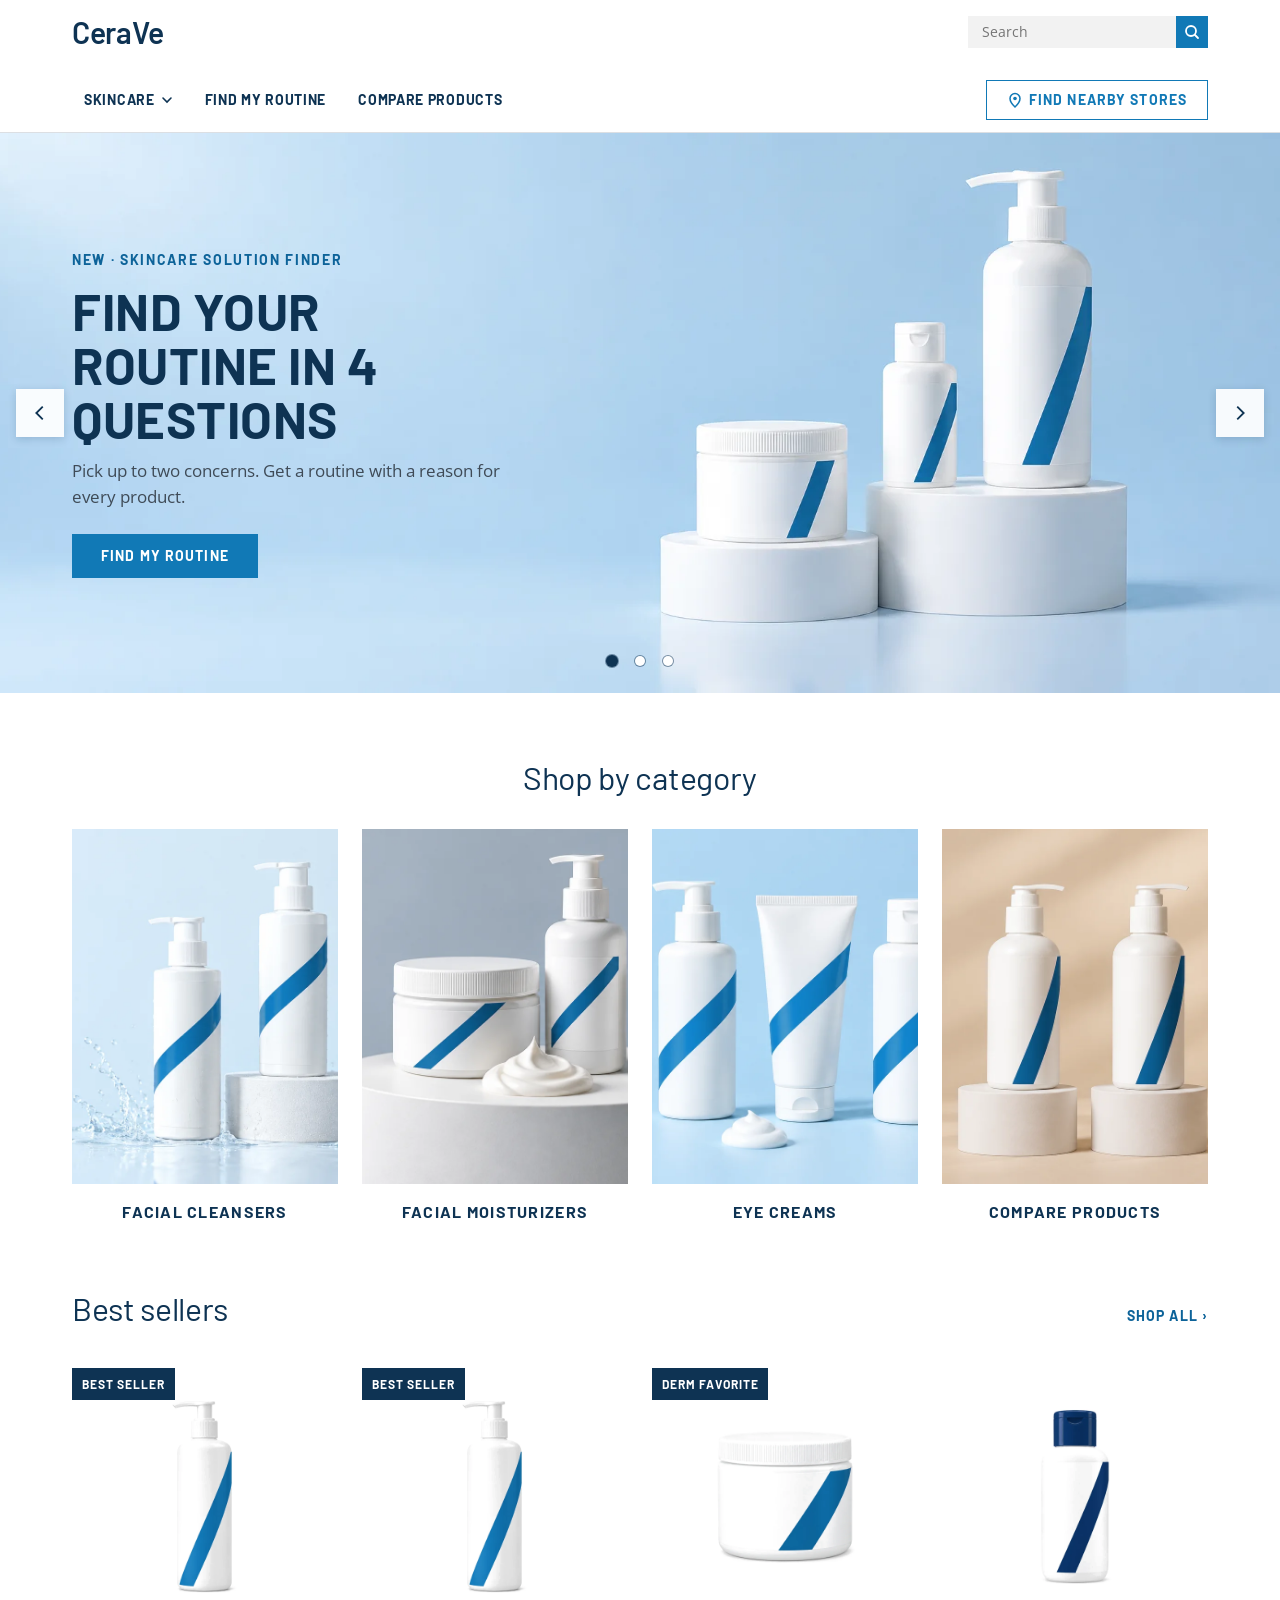
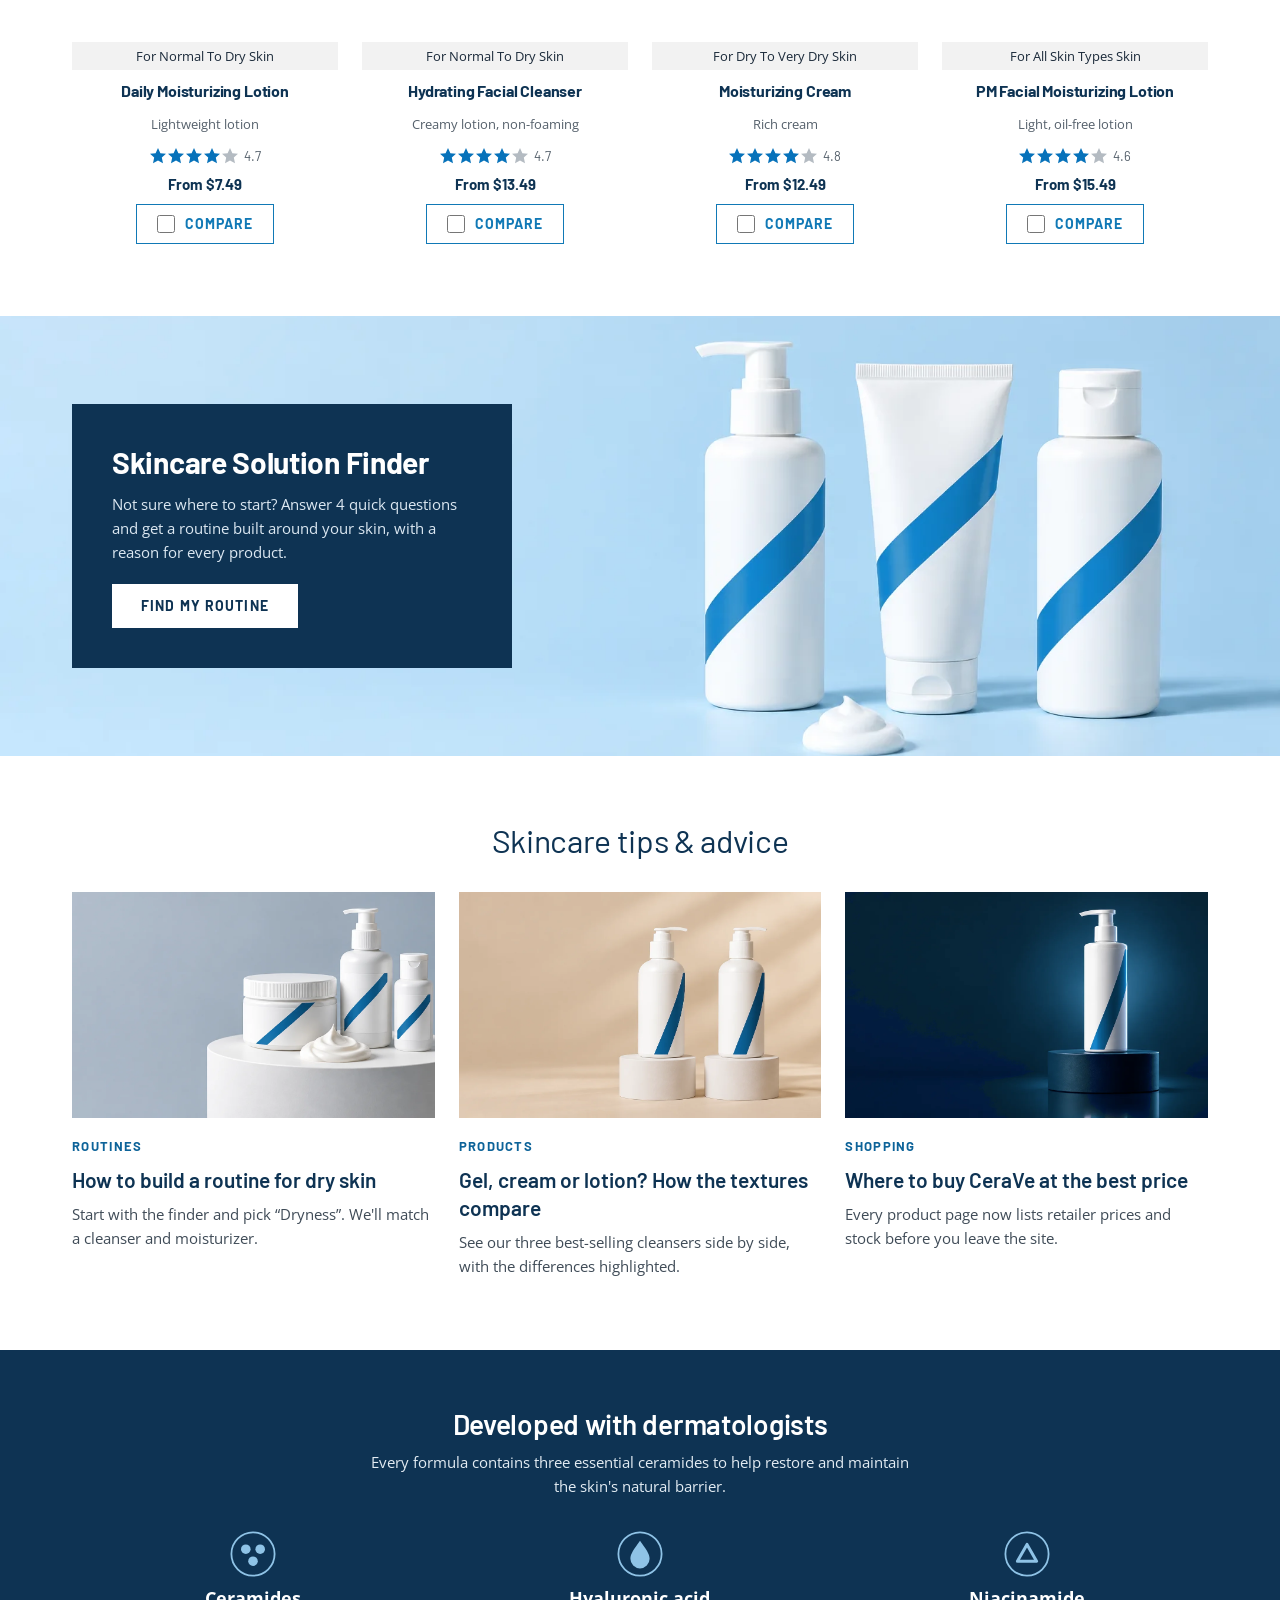
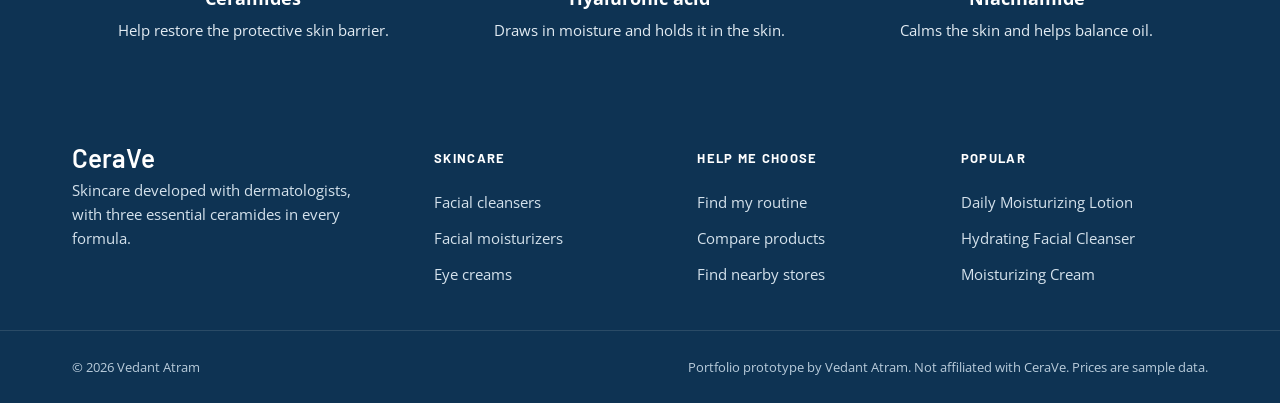
==== prototypes/cerave/index.html @ d882fcac "Launch portfolio site for atrams.cc Co-Authored-By: Claude Opus 5.5 <noreply@anthropic.com> Claude-S" ====
<!DOCTYPE html>
<html lang="en">
<head>
<meta charset="utf-8">
<meta name="viewport" content="width=device-width, initial-scale=1">
<title>CeraVe redesign concept</title>
<meta name="description" content="Unofficial redesign concept of CeraVe.com by Vedant Atram, based on a usability study. Not affiliated with CeraVe.">
<link rel="preconnect" href="https://fonts.googleapis.com">
<link rel="preconnect" href="https://fonts.gstatic.com" crossorigin>
<link href="https://fonts.googleapis.com/css2?family=Barlow:wght@300;400;500;600;700&family=Open+Sans:wght@400;600;700&display=swap" rel="stylesheet">
<style>
:root {
  --ink: #12233A; --soft: #44546A; --muted: #526075; --line: #E2E7EE; --field: #B9C3D0;
  --bg: #FFFFFF; --tint: #F4F7FA; --navy: #0B3B6E; --navy-ink: #FFFFFF; --sky: #E8F1FB; --ok: #1D6B45; --ok-bg: #E8F5EE; --warn: #8A4B00; --warn-bg: #FFF4E5;
  --focus: #1F6FEB; --r: 12px; --font: "DM Sans", system-ui, -apple-system, "Segoe UI", sans-serif;
}
* { box-sizing: border-box; }
html { scroll-behavior: smooth; }
body { margin: 0; font-family: var(--font); color: var(--ink); background: var(--bg); font-size: 16px; line-height: 24px; }
@media (prefers-reduced-motion: reduce) { html { scroll-behavior: auto; } *, *::before, *::after { transition: none !important; animation: none !important; } }
a { color: var(--navy); text-underline-offset: 3px; }
button, input, select { font: inherit; color: inherit; }
:focus-visible { outline: 3px solid var(--focus); outline-offset: 2px; border-radius: 6px; }
h1, h2, h3 { margin: 0; letter-spacing: -.01em; }
p { margin: 0; }
.vh { position: absolute; width: 1px; height: 1px; overflow: hidden; clip: rect(0 0 0 0); white-space: nowrap; }
.skip { position: absolute; left: 16px; top: -64px; z-index: 50; background: var(--navy); color: #fff; padding: 8px 16px; border-radius: 8px; }
.skip:focus { top: 8px; }
.wrap { max-width: 1184px; margin: 0 auto; padding: 0 24px; }
@media (max-width: 600px) { .wrap { padding: 0 16px; } }

/* Concept banner */
.concept { background: var(--ink); color: #E9EEF5; font-size: 13px; line-height: 20px; }
.concept .wrap { display: flex; justify-content: center; gap: 8px; padding-top: 8px; padding-bottom: 8px; text-align: center; flex-wrap: wrap; }
.concept a { color: #fff; }

/* Header */
header.site { border-bottom: 1px solid var(--line); background: #fff; position: relative; z-index: 20; }
.hbar { display: flex; align-items: center; gap: 24px; height: 72px; }
.brand { display: flex; align-items: baseline; gap: 8px; text-decoration: none; color: var(--navy); font-weight: 600; font-size: 22px; letter-spacing: -.02em; }
.brand small { font-size: 11px; font-weight: 500; color: var(--muted); letter-spacing: .04em; text-transform: uppercase; }
.mainnav { display: flex; align-items: center; gap: 4px; flex: 1; }
.mainnav > button, .mainnav > a { border: 0; background: none; padding: 8px 12px; border-radius: 8px; font-weight: 500; color: var(--ink); text-decoration: none; cursor: pointer; display: inline-flex; align-items: center; gap: 6px; }
.mainnav > button:hover, .mainnav > a:hover { background: var(--tint); }
.mainnav svg { width: 12px; height: 12px; transition: transform .2s; }
.mainnav [aria-expanded="true"] svg { transform: rotate(180deg); }
.hright { display: flex; align-items: center; gap: 8px; }
.search { display: flex; align-items: center; gap: 8px; border: 1px solid var(--field); border-radius: 999px; padding: 0 12px; height: 40px; width: 220px; }
.search input { border: 0; outline: 0; background: none; width: 100%; }
.search:focus-within { outline: 3px solid var(--focus); outline-offset: 2px; }
.stores { display: inline-flex; align-items: center; gap: 6px; height: 40px; padding: 0 14px; border-radius: 999px; border: 1px solid var(--line); text-decoration: none; color: var(--ink); font-weight: 500; white-space: nowrap; }
.mega { position: absolute; left: 0; right: 0; top: 100%; background: #fff; border-bottom: 1px solid var(--line); box-shadow: 0 24px 40px -24px rgba(18,35,58,.25); }
.mega .wrap { display: grid; grid-template-columns: repeat(3, minmax(0, 1fr)) minmax(0, 1.2fr); gap: 32px; padding-top: 24px; padding-bottom: 32px; }
.mega h2 { font-size: 13px; text-transform: uppercase; letter-spacing: .06em; color: var(--muted); font-weight: 600; margin-bottom: 8px; }
.mega ul { list-style: none; margin: 0; padding: 0; display: grid; gap: 2px; }
.mega a { display: block; padding: 6px 0; text-decoration: none; color: var(--ink); }
.mega a:hover { color: var(--navy); text-decoration: underline; }
.mega .promo { background: var(--sky); border-radius: var(--r); padding: 20px; display: grid; gap: 8px; align-content: start; }
.mega .promo b { font-size: 18px; }
.mega .promo p { color: var(--soft); font-size: 14px; }
.menu-t { display: none; }
@media (max-width: 960px) {
  .search { display: none; }
  .mega .wrap { grid-template-columns: 1fr 1fr; }
}
@media (max-width: 720px) {
  .hbar { gap: 12px; }
  .mainnav { display: none; } .mainnav.open { display: flex; position: absolute; top: 100%; left: 0; right: 0; flex-direction: column; align-items: stretch; background: #fff; border-bottom: 1px solid var(--line); padding: 8px 16px 16px; }
  .mainnav.open > button, .mainnav.open > a { justify-content: space-between; padding: 12px 8px; font-size: 18px; }
  .menu-t { display: grid; place-items: center; width: 44px; height: 44px; border: 1px solid var(--line); border-radius: 999px; background: #fff; cursor: pointer; margin-left: auto; }
  .stores span { display: none; } .stores { width: 44px; padding: 0; justify-content: center; }
  .mega { position: static; box-shadow: none; border: 0; }
  .mega .wrap { grid-template-columns: 1fr; gap: 16px; padding: 8px 0 16px; }
}

/* Generic */
main { min-height: 60vh; }
main:focus, main h1:focus { outline: none; }
.crumbs { font-size: 14px; color: var(--muted); padding: 16px 0; }
.crumbs ol { list-style: none; margin: 0; padding: 0; display: flex; gap: 8px; flex-wrap: wrap; }
.crumbs li + li::before { content: "/"; margin-right: 8px; color: var(--field); }
.crumbs a { color: var(--muted); }
.btn { display: inline-flex; align-items: center; justify-content: center; gap: 8px; min-height: 48px; padding: 0 24px; border-radius: 999px; border: 1px solid transparent; font-weight: 600; text-decoration: none; cursor: pointer; transition: background-color .2s, border-color .2s; }
.btn-p { background: var(--navy); color: var(--navy-ink); }
.btn-p:hover { background: #082E57; }
.btn-s { background: #fff; color: var(--ink); border-color: var(--field); }
.btn-s:hover { border-color: var(--ink); }
.btn-sm { min-height: 40px; padding: 0 16px; font-size: 14px; }
.tag { display: inline-flex; align-items: center; gap: 6px; font-size: 12px; line-height: 16px; font-weight: 600; padding: 4px 10px; border-radius: 999px; background: var(--tint); color: var(--soft); }
.tag.ok { background: var(--ok-bg); color: var(--ok); }
.tag.warn { background: var(--warn-bg); color: var(--warn); }
h1.pt { font-size: clamp(28px, 4vw, 40px); line-height: 1.15; font-weight: 600; }
.lede { color: var(--soft); font-size: 18px; line-height: 28px; max-width: 60ch; margin-top: 8px; }

/* Bottle art */
.art { display: grid; place-items: center; background: var(--tint); border-radius: var(--r); aspect-ratio: 1; overflow: hidden; }
.art svg { width: 56%; height: auto; }

/* Home */
.hero { padding: 48px 0 32px; display: grid; grid-template-columns: minmax(0, 1.2fr) minmax(0, 1fr); gap: 40px; align-items: center; }
.trio { display: grid; grid-template-columns: repeat(3, minmax(0, 1fr)); gap: 12px; align-items: end; }
.trio .art { aspect-ratio: 3/4; }
.trio .art:nth-child(2) { aspect-ratio: 3/5; }
.trio .art svg { width: 78%; }
.tiles { display: grid; grid-template-columns: repeat(3, minmax(0, 1fr)); gap: 16px; padding-bottom: 64px; }
.tile { border: 1px solid var(--line); border-radius: var(--r); padding: 24px; display: grid; gap: 8px; align-content: start; text-decoration: none; color: var(--ink); transition: border-color .2s; }
.tile:hover { border-color: var(--navy); }
.tile b { font-size: 18px; }
.tile p { color: var(--soft); font-size: 15px; }
.tile .go { color: var(--navy); font-weight: 600; margin-top: 8px; }
@media (max-width: 800px) { .hero { grid-template-columns: 1fr; } .tiles { grid-template-columns: 1fr; } }

/* Listing */
.lhead { display: flex; justify-content: space-between; align-items: end; gap: 16px; flex-wrap: wrap; padding-bottom: 24px; }
.grid { display: grid; grid-template-columns: repeat(auto-fill, minmax(240px, 1fr)); gap: 24px; padding-bottom: 120px; }
.card { position: relative; display: flex; flex-direction: column; gap: 12px; }
.card .cmp { margin-top: auto; align-self: flex-start; }
.card .price { margin-top: -4px; }
.card h2 { font-size: 17px; line-height: 24px; font-weight: 600; }
.card h2 a { color: var(--ink); text-decoration: none; }
.card h2 a::after { content: ""; position: absolute; inset: 0 0 64px 0; }
.card .meta { font-size: 14px; color: var(--muted); }
.card .price { font-weight: 600; }
.cmp { position: relative; z-index: 1; display: flex; align-items: center; gap: 10px; min-height: 44px; padding: 0 14px; border: 1px solid var(--field); border-radius: 999px; cursor: pointer; font-weight: 500; font-size: 15px; justify-self: start; }
.cmp input { width: 18px; height: 18px; accent-color: var(--navy); margin: 0; }
.cmp:has(input:checked) { border-color: var(--navy); background: var(--sky); color: var(--navy); }
.tray { position: fixed; z-index: 30; left: 50%; bottom: 24px; transform: translate(-50%, 140%); background: var(--ink); color: #fff; border-radius: 999px; padding: 8px 8px 8px 24px; display: flex; align-items: center; gap: 16px; box-shadow: 0 16px 40px -12px rgba(18,35,58,.5); transition: transform .3s cubic-bezier(.2,.8,.2,1); max-width: calc(100% - 32px); }
.tray.show { transform: translate(-50%, 0); }
.tray .btn { background: #fff; color: var(--ink); min-height: 44px; }
.tray .btn[aria-disabled="true"] { opacity: .55; cursor: not-allowed; }
.tray .clear { background: none; border: 0; color: #C9D3E0; text-decoration: underline; cursor: pointer; padding: 8px; }

/* Product */
.pd { display: grid; grid-template-columns: minmax(0, 1fr) minmax(0, 1fr); gap: 48px; padding-bottom: 48px; }
.pd .art { aspect-ratio: 1; }
.pd-info { display: grid; gap: 16px; align-content: start; }
.rating { font-size: 14px; color: var(--muted); }
.fromprice { display: flex; align-items: baseline; gap: 8px; flex-wrap: wrap; }
.fromprice b { font-size: 28px; line-height: 36px; }
.fromprice span { color: var(--soft); }
fieldset { border: 0; margin: 0; padding: 0; min-width: 0; }
legend { font-weight: 600; margin-bottom: 8px; padding: 0; }
.sizes { display: flex; flex-wrap: wrap; gap: 8px; }
.size { position: relative; }
.size input { position: absolute; opacity: 0; inset: 0; margin: 0; cursor: pointer; }
.size span { display: grid; gap: 0; min-width: 88px; padding: 8px 14px; border: 1px solid var(--field); border-radius: 10px; text-align: center; }
.size small { font-size: 13px; color: var(--muted); }
.size input:checked + span { border-color: var(--navy); box-shadow: 0 0 0 1px var(--navy); background: var(--sky); }
.size input:focus-visible + span { outline: 3px solid var(--focus); outline-offset: 2px; }
.acts { display: flex; flex-wrap: wrap; gap: 12px; }
.note { display: flex; gap: 8px; font-size: 14px; color: var(--soft); background: var(--tint); border-radius: 10px; padding: 12px 14px; }
.note svg { flex: none; width: 18px; height: 18px; margin-top: 3px; color: var(--navy); }
.bestfor { display: flex; flex-wrap: wrap; gap: 8px; }
.subnav { position: sticky; top: 0; z-index: 15; background: var(--navy); color: #fff; }
.subnav .wrap { display: flex; align-items: center; gap: 8px; height: 56px; overflow-x: auto; }
.subnav b { font-size: 13px; text-transform: uppercase; letter-spacing: .06em; color: #BFD3EA; margin-right: 8px; white-space: nowrap; }
.subnav a { color: #fff; text-decoration: none; padding: 8px 12px; border-radius: 999px; white-space: nowrap; font-weight: 500; }
.subnav a:hover { background: rgba(255,255,255,.12); }
.psec { padding: 48px 0; border-top: 1px solid var(--line); scroll-margin-top: 72px; }
.psec h2 { font-size: 24px; line-height: 32px; font-weight: 600; margin-bottom: 16px; }
.ings { display: grid; grid-template-columns: repeat(3, minmax(0, 1fr)); gap: 16px; }
.ing { background: var(--tint); border-radius: var(--r); padding: 20px; }
.ing b { display: block; margin-bottom: 4px; }
.ing p { color: var(--soft); font-size: 15px; }
.steps { margin: 0; padding-left: 20px; display: grid; gap: 8px; color: var(--soft); max-width: 60ch; }
@media (max-width: 800px) { .pd { grid-template-columns: 1fr; gap: 24px; } .ings { grid-template-columns: 1fr; } .pd .art { aspect-ratio: 4/3; } }

/* Retailer sheet */
dialog { border: 0; padding: 0; border-radius: 20px; width: min(560px, calc(100% - 32px)); max-height: calc(100% - 32px); color: var(--ink); box-shadow: 0 32px 64px -24px rgba(18,35,58,.5); }
dialog::backdrop { background: rgba(18,35,58,.45); }
.dh { display: flex; justify-content: space-between; align-items: start; gap: 16px; padding: 24px 24px 16px; border-bottom: 1px solid var(--line); position: sticky; top: 0; background: #fff; }
.dh h2 { font-size: 20px; line-height: 28px; font-weight: 600; }
.dh p { color: var(--soft); font-size: 14px; margin-top: 4px; }
.x { flex: none; width: 44px; height: 44px; border-radius: 999px; border: 1px solid var(--line); background: #fff; cursor: pointer; display: grid; place-items: center; }
.db { padding: 16px 24px 24px; display: grid; gap: 12px; }
.sortnote { font-size: 13px; color: var(--muted); }
.rets { list-style: none; margin: 0; padding: 0; display: grid; gap: 8px; }
.ret { display: grid; grid-template-columns: minmax(0, 1fr) auto; gap: 4px 16px; align-items: center; border: 1px solid var(--line); border-radius: 14px; padding: 14px 16px; }
.ret .rn { font-weight: 600; }
.ret .rp { font-weight: 600; font-size: 18px; text-align: right; }
.ret .rm { display: flex; flex-wrap: wrap; gap: 6px; grid-column: 1; }
.ret .rb { grid-column: 2; grid-row: 2; }
.ret.out { background: var(--tint); }
.ret.out .rp { color: var(--muted); font-weight: 500; font-size: 15px; }
.ret.best { border-color: var(--ok); }

/* Finder */
.finder { max-width: 720px; margin: 0 auto; padding: 32px 0 80px; display: grid; gap: 24px; }
.fprog { display: grid; gap: 8px; }
.fprog .bar { height: 6px; border-radius: 999px; background: var(--tint); overflow: hidden; }
.fprog .bar i { display: block; height: 100%; background: var(--navy); border-radius: 999px; transition: width .3s; }
.fprog p { font-size: 14px; color: var(--muted); }
.opts { display: grid; grid-template-columns: repeat(2, minmax(0, 1fr)); gap: 12px; }
.opt { position: relative; }
.opt input { position: absolute; opacity: 0; inset: 0; margin: 0; cursor: pointer; }
.opt span { display: grid; gap: 2px; min-height: 64px; align-content: center; padding: 12px 16px 12px 48px; border: 1px solid var(--field); border-radius: 14px; position: relative; }
.opt span::before { content: ""; position: absolute; left: 16px; top: 50%; width: 20px; height: 20px; margin-top: -10px; border: 1.5px solid var(--field); border-radius: 6px; background: #fff; }
.opt.radio span::before { border-radius: 50%; }
.opt small { color: var(--muted); font-size: 13px; line-height: 18px; }
.opt input:checked + span { border-color: var(--navy); box-shadow: 0 0 0 1px var(--navy); background: var(--sky); }
.opt input:checked + span::before { background: var(--navy) url("data:image/svg+xml,%3Csvg xmlns='http://www.w3.org/2000/svg' viewBox='0 0 16 16'%3E%3Cpath d='M3.5 8.5l3 3 6-7' fill='none' stroke='white' stroke-width='2' stroke-linecap='round' stroke-linejoin='round'/%3E%3C/svg%3E") center/14px no-repeat; border-color: var(--navy); }
.opt.radio input:checked + span::before { background: #fff; box-shadow: inset 0 0 0 5px var(--navy); }
.opt input:focus-visible + span { outline: 3px solid var(--focus); outline-offset: 2px; }
.opt input:disabled + span { opacity: .45; cursor: not-allowed; }
.fnav { display: flex; justify-content: space-between; gap: 12px; flex-wrap: wrap; }
.ferr { color: #B42318; font-weight: 600; display: none; }
.ferr.on { display: block; }
.intro-points { list-style: none; margin: 0; padding: 0; display: grid; gap: 12px; }
.intro-points li { display: flex; gap: 12px; align-items: start; }
.intro-points svg { flex: none; width: 24px; height: 24px; color: var(--navy); }
@media (max-width: 600px) { .opts { grid-template-columns: 1fr; } }

/* Results */
.res { padding-bottom: 80px; display: grid; gap: 24px; }
.answers { display: flex; flex-wrap: wrap; gap: 8px; align-items: center; font-size: 14px; color: var(--soft); }
.routine { list-style: none; margin: 0; padding: 0; display: grid; gap: 16px; }
.rstep { display: grid; grid-template-columns: 160px minmax(0, 1fr); gap: 24px; border: 1px solid var(--line); border-radius: 16px; padding: 20px; }
.rstep .art { aspect-ratio: 1; }
.rstep .stepn { font-size: 13px; font-weight: 600; text-transform: uppercase; letter-spacing: .06em; color: var(--muted); }
.rstep h3 { font-size: 20px; line-height: 28px; font-weight: 600; margin-top: 2px; }
.why { margin: 12px 0 0; padding: 14px 16px; background: var(--ok-bg); border-radius: 12px; }
.why b { color: var(--ok); font-size: 14px; }
.why ul { margin: 6px 0 0; padding-left: 18px; display: grid; gap: 4px; font-size: 15px; color: var(--ink); }
.rrow { display: flex; flex-wrap: wrap; gap: 8px 12px; align-items: center; margin-top: 16px; }
.swap { display: flex; align-items: center; gap: 8px; }
.swap label { font-size: 14px; color: var(--soft); }
.swap select { min-height: 40px; border: 1px solid var(--field); border-radius: 10px; padding: 0 36px 0 12px; background: #fff url("data:image/svg+xml,%3Csvg xmlns='http://www.w3.org/2000/svg' viewBox='0 0 16 16'%3E%3Cpath d='M4 6l4 4 4-4' fill='none' stroke='%2312233A' stroke-width='1.6' stroke-linecap='round'/%3E%3C/svg%3E") right 10px center/14px no-repeat; appearance: none; }
@media (max-width: 640px) { .rstep { grid-template-columns: 1fr; } .rstep .art { aspect-ratio: 16/9; } }

/* Compare */
.cmpbar { display: flex; flex-wrap: wrap; gap: 12px; align-items: center; justify-content: space-between; padding: 8px 0 24px; }
.cmpbar .l { display: flex; flex-wrap: wrap; gap: 12px; align-items: center; }
.switch { display: inline-flex; align-items: center; gap: 10px; cursor: pointer; font-weight: 500; min-height: 44px; }
.switch input { appearance: none; width: 44px; height: 26px; border-radius: 999px; background: var(--field); position: relative; cursor: pointer; margin: 0; transition: background-color .2s; }
.switch input::after { content: ""; position: absolute; left: 3px; top: 3px; width: 20px; height: 20px; border-radius: 50%; background: #fff; transition: transform .2s; }
.switch input:checked { background: var(--navy); }
.switch input:checked::after { transform: translateX(18px); }
.tblwrap { overflow-x: auto; border: 1px solid var(--line); border-radius: 16px; margin-bottom: 80px; }
table.ct { border-collapse: collapse; width: 100%; min-width: 640px; }
.ct th, .ct td { text-align: left; vertical-align: top; padding: 16px; border-bottom: 1px solid var(--line); }
.ct thead th { background: #fff; position: sticky; top: 0; }
.ct tbody th { width: 180px; font-size: 14px; color: var(--muted); font-weight: 600; background: var(--tint); }
.ct tr:last-child th, .ct tr:last-child td { border-bottom: 0; }
.ct .ph { display: grid; gap: 10px; }
.ct .ph .art { width: 96px; aspect-ratio: 1; }
.ct .ph a { font-weight: 600; color: var(--ink); text-decoration: none; }
.ct .ph a:hover { text-decoration: underline; }
.ct .rm { justify-self: start; background: none; border: 0; padding: 4px 0; color: var(--soft); text-decoration: underline; cursor: pointer; font-size: 14px; }
.ct td.diff { background: #FFFBEB; }
.ct ul { margin: 0; padding-left: 18px; }
.add { display: grid; gap: 8px; }
.add select { min-height: 44px; border: 1px solid var(--field); border-radius: 10px; padding: 0 12px; background: #fff; max-width: 220px; }
.empty { border: 1px dashed var(--field); border-radius: 16px; padding: 32px; text-align: center; color: var(--soft); margin-bottom: 80px; display: grid; gap: 16px; justify-items: center; }

/* Stores */
.stores-p { max-width: 640px; padding: 16px 0 80px; display: grid; gap: 16px; }
.zip { display: flex; gap: 12px; flex-wrap: wrap; align-items: end; }
.zip label { display: grid; gap: 6px; font-weight: 600; }
.zip input { min-height: 48px; border: 1px solid var(--field); border-radius: 10px; padding: 0 14px; width: 160px; }

footer.site { border-top: 1px solid var(--line); background: var(--tint); color: var(--soft); font-size: 14px; }
footer.site .wrap { display: flex; justify-content: space-between; gap: 16px; flex-wrap: wrap; padding-top: 24px; padding-bottom: 24px; }
.enter { animation: rise .3s cubic-bezier(.2,.8,.2,1) both; }
@keyframes rise { from { opacity: 0; transform: translateY(8px); } to { opacity: 1; transform: none; } }

/* ===== CeraVe visual language (matches cerave.com; solutions unchanged) ===== */
:root { --ink: #1B2A3A; --soft: #3F4B57; --muted: #56616C; --line: #DCDFE3; --field: #9AA3AD; --tint: #F2F2F2; --navy: #113450; --blue: #1179B6; --blue-d: #0D6399; --sky: #EAF3F9; --r: 0; --font: "Barlow", "DIN Next", "Helvetica Neue", Arial, sans-serif; }
body { letter-spacing: .01em; color: var(--ink); }
a { color: var(--blue); }
:focus-visible { border-radius: 0; outline-color: var(--blue); }
h1.pt { font-weight: 600; color: var(--navy); letter-spacing: 0; }
.lede { color: var(--soft); }
.concept { background: var(--navy); font-size: 13px; letter-spacing: .06em; text-transform: uppercase; }
.concept b { font-weight: 700; }
/* header: utility row + uppercase nav row */
header.site { border-bottom: 1px solid var(--line); }
.hbar { height: auto; display: grid; grid-template-columns: auto 1fr; grid-template-rows: auto auto; column-gap: 32px; padding-top: 16px; }
.brand { grid-row: 1; color: var(--navy); font-size: 30px; font-weight: 600; letter-spacing: -.01em; align-self: center; align-items: center; }
.brand small { font-size: 10px; font-weight: 700; letter-spacing: .12em; color: #fff; background: var(--blue); padding: 2px 6px; }
.util { grid-row: 1; grid-column: 2; display: flex; justify-content: flex-end; align-items: center; gap: 24px; font-size: 12px; }
.util a { color: var(--soft); text-decoration: none; letter-spacing: .04em; }
.util a:hover { color: var(--blue); text-decoration: underline; }
.search { border-radius: 0; border: 0; background: var(--tint); padding: 0 0 0 12px; height: 32px; width: 240px; gap: 0; }
.search input { font-size: 14px; }
.search .sbtn { flex: none; width: 32px; height: 32px; display: grid; place-items: center; background: var(--blue); color: #fff; }
.navrow { grid-row: 2; grid-column: 1 / -1; display: flex; align-items: stretch; justify-content: space-between; gap: 16px; margin-top: 4px; }
.mainnav { gap: 8px; }
.mainnav > button, .mainnav > a { border-radius: 0; text-transform: uppercase; letter-spacing: .05em; font-weight: 700; font-size: 15px; color: var(--navy); padding: 12px 12px 16px; border-bottom: 4px solid transparent; }
.mainnav > button:hover, .mainnav > a:hover { background: none; color: var(--blue); }
.mainnav [aria-expanded="true"] { border-bottom-color: var(--blue); }
.hright { align-self: center; padding-bottom: 8px; }
.stores { border-radius: 0; border: 1px solid var(--blue); color: var(--blue); text-transform: uppercase; letter-spacing: .08em; font-weight: 700; font-size: 14px; padding: 0 20px; height: 40px; }
.stores:hover { background: var(--blue); color: #fff; }
.mega { box-shadow: 0 16px 24px -16px rgba(17,52,80,.3); border-top: 1px solid var(--line); }
.mega .wrap { gap: 0; padding-top: 24px; padding-bottom: 24px; }
.mega .wrap > div { padding: 0 24px; border-left: 1px solid var(--line); }
.mega .wrap > div:first-child { border-left: 0; padding-left: 0; }
.mega h2 { font-size: 14px; font-weight: 700; letter-spacing: .08em; color: var(--soft); margin-bottom: 12px; }
.mega a { font-size: 15px; color: var(--soft); padding: 4px 0; }
.mega a:hover { color: var(--blue); }
.mega .promo { border-radius: 0; background: var(--blue); color: #fff; margin-left: 24px; padding: 24px; }
.mega .promo b { color: #fff; }
.mega .promo p { color: #fff; }
.mega .promo .tag { background: #fff; color: var(--navy); justify-self: start; }
.mega .promo:hover { color: #fff; text-decoration: none; background: var(--blue-d); }
.crumbs { font-size: 12px; letter-spacing: .02em; }
.crumbs a { color: var(--soft); text-decoration: none; }
.crumbs a:hover { text-decoration: underline; }
.crumbs li + li::before { color: var(--soft); }
/* buttons: square, uppercase, tracked */
.btn { white-space: nowrap; border-radius: 0; text-transform: uppercase; letter-spacing: .08em; font-weight: 700; font-size: 14px; min-height: 44px; padding: 0 28px; }
.btn-p { background: var(--blue); color: #fff; }
.btn-p:hover { background: var(--blue-d); }
.btn-s { background: #fff; color: var(--blue); border-color: var(--blue); }
.btn-s:hover { background: var(--blue); color: #fff; border-color: var(--blue); }
.btn-n { background: var(--navy); color: #fff; }
.btn-sm { min-height: 40px; font-size: 13px; padding: 0 20px; }
.tag { border-radius: 0; font-weight: 500; background: var(--tint); color: var(--ink); font-size: 13px; letter-spacing: .02em; }
.tag.ok { background: #E6F2EA; color: #1D5E3A; }
.tag.warn { background: #FFF1DE; color: #7A4300; }
.stars { display: inline-flex; align-items: center; gap: 6px; color: var(--muted); font-size: 13px; }
.stars svg { height: 16px; width: auto; color: #0772BA; }
.art { border-radius: 0; background: #fff; }
/* home */
.hero { display: grid; grid-template-columns: minmax(0, 1fr) minmax(0, 1fr); gap: 0; padding: 0; margin: 32px 0 48px; align-items: stretch; background: var(--blue); }
.hero .trio { background: #E4EEF5; padding: 40px 32px 0; clip-path: polygon(0 0, 100% 0, 78% 100%, 0 100%); margin-right: -20%; position: relative; z-index: 1; }
.hero .trio .art { background: transparent; }
.hero .copy { order: 2; padding: 56px 40px 56px 20%; color: #fff; display: grid; align-content: center; gap: 12px; }
.hero .copy h1.pt { color: #fff; font-size: clamp(28px, 3.4vw, 40px); }
.hero .copy .lede { color: #fff; font-size: 16px; line-height: 24px; }
.hero .btn-w { background: #fff; color: var(--blue); }
.hero .btn-w:hover { background: var(--navy); color: #fff; }
.hero .btn-o { background: transparent; color: #fff; border-color: #fff; }
.hero .btn-o:hover { background: #fff; color: var(--blue); }
.sechead { text-align: center; font-size: 28px; line-height: 36px; font-weight: 600; color: var(--navy); margin-bottom: 24px; }
.tile { border-radius: 0; border: 0; background: var(--tint); padding: 32px; }
.tile b { color: var(--navy); font-size: 20px; }
.tile .go { color: var(--blue-d); text-transform: uppercase; letter-spacing: .08em; font-size: 14px; font-weight: 700; }
.tile:hover { background: #E8EBEE; }
@media (max-width: 800px) { .hero { grid-template-columns: 1fr; } .hero .trio { clip-path: none; margin-right: 0; } .hero .copy { padding: 32px 24px; } }
/* listing */
.lhead { justify-content: center; text-align: center; padding: 8px 0 32px; }
.lhead .lede { margin: 12px auto 0; font-size: 18px; font-weight: 300; }
.grid { grid-template-columns: repeat(3, minmax(0, 1fr)); gap: 32px 24px; border-top: 16px solid var(--tint); padding-top: 32px; }
.card { align-items: center; text-align: center; gap: 8px; }
.card .chip { text-transform: capitalize; align-self: stretch; background: var(--tint); font-size: 13px; padding: 2px 8px; margin-top: 8px; }
.card h2 { font-size: 15px; font-weight: 700; color: var(--navy); }
.card h2 a { color: var(--navy); }
.card .meta { font-size: 13px; }
.card .price { font-weight: 700; color: var(--navy); }
.card .cmp { align-self: center; margin-top: auto; }
.cmp { border-radius: 0; border-color: var(--blue); color: var(--blue); text-transform: uppercase; letter-spacing: .08em; font-weight: 700; font-size: 13px; min-height: 40px; padding: 0 20px; }
.cmp input { accent-color: var(--blue); }
.cmp:has(input:checked) { background: var(--blue); color: #fff; border-color: var(--blue); }
.cmp:has(input:checked) input { accent-color: #fff; }
.tray { border-radius: 0; background: var(--navy); padding: 8px 8px 8px 24px; }
.tray .btn { background: #fff; color: var(--navy); }
.tray .clear { color: #D5E2EC; }
/* product */
.pd-info { gap: 16px; }
.pd-info h1.pt { color: var(--blue); font-weight: 500; font-size: clamp(28px, 3vw, 36px); }
.madefor { margin: 0; padding-left: 20px; display: grid; gap: 4px; }
.madefor b { color: var(--blue); font-weight: 500; }
.fromprice b { font-size: 22px; line-height: 32px; color: var(--navy); font-weight: 700; }
legend { font-weight: 700; color: var(--navy); text-transform: uppercase; letter-spacing: .06em; font-size: 14px; }
.size span { border-radius: 0; border-color: var(--line); }
.size input:checked + span { border-color: var(--blue); box-shadow: 0 0 0 1px var(--blue); background: #fff; }
.acts { display: grid; grid-template-columns: minmax(0, 1fr) minmax(0, 1fr); gap: 16px; }
.pd-info .acts .btn { white-space: normal; text-align: center; padding: 8px 16px; }
.note { border-radius: 0; background: var(--tint); font-size: 15px; color: var(--ink); padding: 16px; }
.note svg { color: var(--blue); }
.subnav b { color: #A9C4DA; }
.subnav a { border-radius: 0; text-transform: uppercase; letter-spacing: .06em; font-size: 14px; font-weight: 600; }
.psec h2 { color: var(--navy); font-weight: 600; }
.ing { border-radius: 0; }
.ing b { color: var(--blue-d); }
@media (max-width: 500px) { .acts { grid-template-columns: 1fr; } .btn { white-space: normal; text-align: center; padding: 8px 16px; } }
/* retailer dialog (their modal: product left, retailers right) */
dialog { border-radius: 0; width: min(640px, calc(100% - 32px)); }
.dh { border-bottom: 1px solid var(--line); }
.dh h2 { color: var(--navy); }
.x { border-radius: 0; border: 0; }
.ret { border-radius: 0; border: 0; border-bottom: 1px solid var(--line); padding: 16px 4px; }
.ret.best { border: 1px solid var(--blue); padding: 16px; background: var(--sky); }
.ret.out { background: #fff; }
.ret .rn { font-size: 18px; color: var(--navy); font-weight: 700; }
.ret .rp { color: var(--navy); }
.ret .rb.btn { background: #111; color: #fff; border-color: #111; }
.ret .rb.btn:hover { background: var(--navy); border-color: var(--navy); }
/* finder (their quiz: grey tiles, navy when picked, centred) */
.finder { text-align: center; justify-items: center; max-width: 760px; }
.finder > * { width: 100%; }
.finder .intro-points { text-align: left; max-width: 520px; margin: 0 auto; }
.finder .intro-points svg { color: var(--blue); }
.finder .note { text-align: left; max-width: 520px; margin: 0 auto; }
.fprog { justify-items: center; }
.dots { display: flex; align-items: center; }
.dots i { width: 10px; height: 10px; border-radius: 50%; background: #B4BBC2; }
.dots i.on { background: #4F7499; }
.dots i.cur { width: 14px; height: 14px; }
.dots i + i { margin-left: 22px; position: relative; }
.dots i + i::before { content: ""; position: absolute; right: 100%; top: 50%; width: 22px; height: 2px; margin-top: -1px; background: #B4BBC2; }
.fprog p { font-size: 13px; letter-spacing: .06em; text-transform: uppercase; }
.finder fieldset legend { width: 100%; text-transform: none; letter-spacing: 0; }
.finder fieldset legend h1.pt { color: var(--navy); font-weight: 500; }
.opts { grid-template-columns: repeat(3, minmax(0, 1fr)); gap: 16px; }
.opt span { border: 0; border-radius: 0; background: var(--tint); min-height: 104px; padding: 16px; text-align: center; justify-items: center; }
.opt span b { font-weight: 500; font-size: 17px; color: var(--ink); }
.opt span::before { display: none; }
.opt input:checked + span { background: #213A52; box-shadow: none; }
.opt input:checked + span b, .opt input:checked + span small { color: #fff; }
.opt input:checked + span::after { content: ""; position: absolute; left: 8px; top: 8px; width: 18px; height: 18px; border-radius: 50%; background: #fff url("data:image/svg+xml,%3Csvg xmlns='http://www.w3.org/2000/svg' viewBox='0 0 16 16'%3E%3Cpath d='M4 8.5l2.5 2.5 5.5-6' fill='none' stroke='%23213A52' stroke-width='2' stroke-linecap='round' stroke-linejoin='round'/%3E%3C/svg%3E") center/12px no-repeat; }
.opt span:hover { background: #E6E8EB; }
.opt input:disabled + span { opacity: .6; }
@media (max-width: 900px) { .grid { grid-template-columns: repeat(2, minmax(0, 1fr)); } }
@media (max-width: 520px) { .grid { grid-template-columns: 1fr; } }
.opt input:checked + span:hover { background: #213A52; }
.fnav .btn-p { background: #4F7499; }
.fnav .btn-p:hover { background: var(--navy); }
.fnav .btn-p::after { content: "›"; font-size: 18px; margin-left: 2px; }
.fnav .btn-s::before { content: "‹"; font-size: 18px; margin-right: 2px; }
@media (max-width: 720px) { .opts { grid-template-columns: repeat(2, minmax(0, 1fr)); } }
@media (max-width: 420px) { .opts { grid-template-columns: 1fr; } .opt span { min-height: 72px; } }
/* results (their routine page: centred, step headings ruled both sides) */
.res > div:nth-child(2) { text-align: center; }
.res > div:nth-child(2) .lede { margin: 8px auto 0; }
.answers { justify-content: center; }
.routine { gap: 40px; }
.rstep { border: 0; border-radius: 0; padding: 0; grid-template-columns: 200px minmax(0, 1fr); row-gap: 16px; }
.rstep > .stepn { grid-column: 1 / -1; display: flex; align-items: center; gap: 24px; justify-content: center; font-size: 24px; line-height: 32px; font-weight: 700; color: var(--navy); letter-spacing: .04em; }
.rstep > .stepn::before, .rstep > .stepn::after { content: ""; flex: 1; height: 1px; background: var(--navy); }
.rstep h3 { color: var(--navy); font-weight: 700; }
.why { border-radius: 0; background: var(--sky); border-left: 4px solid var(--blue); }
.why b { color: var(--navy); text-transform: uppercase; letter-spacing: .06em; font-size: 13px; }
.swap select, .add select { border-radius: 0; }
@media (max-width: 640px) { .rstep > .stepn { font-size: 18px; gap: 12px; } }
/* compare */
.switch input:checked { background: var(--blue); }
.tblwrap { border-radius: 0; }
.ct tbody th { color: var(--navy); text-transform: uppercase; letter-spacing: .05em; font-size: 13px; }
.ct .ph a { color: var(--navy); }
.ct td.diff { background: #EEF5FA; }
.empty { border-radius: 0; background: var(--tint); border: 0; }
.zip input { border-radius: 0; }
footer.site { background: var(--navy); color: #D5E2EC; border-top: 0; }
@media (max-width: 960px) { .util a { display: none; } }
@media (max-width: 720px) {
  .hbar { grid-template-columns: 1fr auto; padding-bottom: 12px; }
  .brand { font-size: 26px; }
  .util { display: none; }
  .navrow { grid-row: 1; grid-column: 2; margin: 0; }
  .hright { padding: 0; }
  .stores { width: 44px; padding: 0; justify-content: center; }
  .menu-t { border-radius: 0; }
  .mainnav.open > button, .mainnav.open > a { border-bottom: 1px solid var(--line); }
  .mega .wrap > div { border-left: 0; padding: 0; }
  .mega .promo { margin-left: 0; }
}
/* ===== realism layer ===== */
.art svg { width: auto; height: 86%; max-width: 92%; }
.card .art { aspect-ratio: 1; background: #fff; align-self: stretch; }
.tray:not(.show) { visibility: hidden; }
.card .art svg { height: 88%; }
.card { position: relative; }
.badge { position: absolute; top: 8px; left: 0; z-index: 1; background: var(--navy); color: #fff; font-size: 12px; font-weight: 700; letter-spacing: .08em; text-transform: uppercase; padding: 4px 10px; }
.badge.static { position: static; justify-self: start; }
.kick { font-size: 14px; font-weight: 700; letter-spacing: .1em; text-transform: uppercase; color: #fff; }
.hero .trio { align-items: end; }
.hero .trio { padding: 24px 24px 0 !important; gap: 0; }
.hero .trio .art { aspect-ratio: 5/8; }
.hero .trio .art svg { height: 92%; max-width: 100%; }
.hsec { padding-bottom: 64px; }
.cats { list-style: none; margin: 0; padding: 0; display: grid; grid-template-columns: repeat(3, minmax(0, 1fr)); gap: 24px; }
.cats a { display: grid; gap: 8px; justify-items: center; text-align: center; text-decoration: none; background: var(--tint); padding: 24px 16px; }
.cats a:hover { background: #E8EBEE; }
.cats .art { background: transparent; width: 70%; aspect-ratio: 1; }
.cats span { font-size: 20px; font-weight: 600; color: var(--navy); }
.cats b { font-size: 14px; letter-spacing: .08em; text-transform: uppercase; color: var(--blue-d); }
.grid.g4 { grid-template-columns: repeat(4, minmax(0, 1fr)); border-top: 0; padding: 0; margin: 0; list-style: none; }
.band { background: var(--navy); color: #fff; padding: 56px 0; margin-bottom: 0; }
.band h2 { font-size: 28px; line-height: 36px; font-weight: 600; text-align: center; }
.band > .wrap > p { text-align: center; max-width: 560px; margin: 8px auto 32px; color: #E3ECF3; }
.band ul { list-style: none; margin: 0; padding: 0; display: grid; grid-template-columns: repeat(3, minmax(0, 1fr)); gap: 24px; }
.band li { display: grid; justify-items: center; text-align: center; gap: 8px; }
.band .ic { width: 48px; height: 48px; color: #8FC3E6; }
.band b { font-size: 18px; }
.band li > span:last-child { color: #E3ECF3; }
/* listing with filters */
.lbody { display: grid; grid-template-columns: 220px minmax(0, 1fr); gap: 32px; align-items: start; }
.filters { border-top: 16px solid var(--tint); padding-top: 16px; }
.filters summary { font-size: 14px; font-weight: 700; letter-spacing: .08em; text-transform: uppercase; color: var(--navy); cursor: pointer; padding: 8px 0; list-style: none; }
.filters summary::-webkit-details-marker { display: none; }
.fgrp { border: 0; margin: 0; padding: 16px 0; border-bottom: 1px solid var(--line); display: grid; gap: 4px; }
.fgrp legend { float: left; width: 100%; margin-bottom: 8px; font-size: 13px; }
.fopt { display: flex; align-items: center; gap: 10px; min-height: 32px; font-size: 15px; cursor: pointer; }
.fopt input { width: 18px; height: 18px; accent-color: var(--blue); margin: 0; }
.linkbtn { background: none; border: 0; padding: 8px 0; color: var(--blue-d); text-decoration: underline; font: inherit; font-size: 14px; cursor: pointer; min-height: 32px; }
.lbar { display: flex; justify-content: space-between; align-items: center; gap: 16px; flex-wrap: wrap; border-top: 16px solid var(--tint); padding: 16px 0; }
.lbar p { margin: 0; color: var(--soft); font-size: 15px; }
.sort { display: flex; align-items: center; gap: 8px; font-size: 14px; color: var(--soft); }
.sort select { height: 40px; border: 1px solid var(--field); border-radius: 0; padding: 0 32px 0 12px; font: inherit; color: var(--ink); background: #fff; }
.lbody .grid { border-top: 0; padding: 8px 0 120px; list-style: none; margin: 0; }
.lbody .grid .card[hidden] { display: none; }
/* product gallery */
.gal { display: grid; gap: 12px; align-content: start; }
.gal #gmain { aspect-ratio: 1; background: #fff; border: 1px solid var(--line); }
.gal #gmain svg { height: 90%; }
.thumbs { display: grid; grid-template-columns: repeat(3, 88px); gap: 12px; }
.thumbs button { width: 88px; height: 88px; padding: 4px; background: #fff; border: 1px solid var(--line); cursor: pointer; display: grid; place-items: center; }
.thumbs button svg { height: 100%; width: auto; }
.thumbs button[aria-pressed="true"] { border: 2px solid var(--blue); }
.thumbs button:hover { border-color: var(--blue); }
.acc { margin-top: 16px; border-top: 1px solid var(--line); border-bottom: 1px solid var(--line); }
.acc summary { cursor: pointer; padding: 16px 0; font-weight: 700; color: var(--navy); text-transform: uppercase; letter-spacing: .06em; font-size: 14px; }
.acc p { margin: 0 0 16px; color: var(--soft); }
/* footer */
footer.site { padding: 0; font-size: 15px; }
.fcols { display: grid !important; grid-template-columns: 1.4fr 1fr 1fr 1fr; gap: 32px; padding-top: 48px !important; padding-bottom: 40px !important; justify-content: stretch !important; }
.fcols h2 { font-size: 13px; font-weight: 700; letter-spacing: .1em; text-transform: uppercase; color: #fff; margin: 0 0 12px; }
.fcols nav { display: grid; gap: 4px; align-content: start; }
.fcols a { color: #D5E2EC; text-decoration: none; padding: 4px 0; }
.fcols a:hover { color: #fff; text-decoration: underline; }
.fcols p { margin: 0; color: #D5E2EC; max-width: 280px; }
.fbrand { font-size: 26px; font-weight: 600; color: #fff !important; margin-bottom: 8px !important; }
.fbot { border-top: 1px solid #2A4B66; font-size: 13px; }
.fbot .wrap { display: flex; justify-content: space-between; gap: 16px; flex-wrap: wrap; padding-top: 16px; padding-bottom: 16px; color: #B9CCDB; }
@media (max-width: 1000px) { .grid.g4 { grid-template-columns: repeat(2, minmax(0, 1fr)); } .fcols { grid-template-columns: 1fr 1fr; } }
@media (max-width: 800px) {
  .lbody { grid-template-columns: 1fr; gap: 0; }
  .filters { border-top: 0; padding-top: 0; border-bottom: 1px solid var(--line); }
  .filters summary { min-height: 44px; display: flex; align-items: center; }
  .filters summary::after { content: "+"; margin-left: auto; font-size: 20px; }
  .filters[open] summary::after { content: "−"; }
  .cats { grid-template-columns: 1fr 1fr 1fr; gap: 12px; }
  .cats span { font-size: 16px; }
  .band ul { grid-template-columns: 1fr; }
}
@media (max-width: 520px) { .grid.g4 { grid-template-columns: 1fr 1fr; gap: 24px 12px; } .cats { grid-template-columns: 1fr; } .fcols { grid-template-columns: 1fr; } .thumbs { grid-template-columns: repeat(3, 72px); } .thumbs button { width: 72px; height: 72px; } }
/* ===== production layer: cerave.com structure ===== */
:root { --navy: #0E3353; --body: "Open Sans", Arial, sans-serif; }
body { font-family: var(--body); font-size: 15px; line-height: 24px; letter-spacing: 0; }
h1, h2, h3, legend, .btn, .cmp, .mainnav, .stores, .brand, .badge, .kick, .tag, .sechead, .fbrand, .crumbs, .stepn, .ct th, .rn, .price, .fromprice, .stars { font-family: var(--font); }
.btn, .cmp, .stores, .mainnav > button, .mainnav > a { font-size: 14px; }
.scene { display: block; width: 100%; height: 100%; }
/* hero carousel */
.carousel { position: relative; overflow: hidden; background: #DCEBF6; }
.ctrack { display: flex; transition: transform .6s cubic-bezier(.4, 0, .2, 1); }
.slide { flex: 0 0 100%; position: relative; height: 560px; }
.slide .scene { position: absolute; inset: 0; }
.scopy { position: relative; height: 100%; display: flex; flex-direction: column; justify-content: center; align-items: flex-start; gap: 12px; }
.scopy > * { max-width: 460px; }
.kick { color: var(--blue-d); font-size: 14px; font-weight: 700; letter-spacing: .12em; text-transform: uppercase; margin: 0; }
.stitle { font-size: clamp(32px, 4vw, 52px); line-height: 1.05; font-weight: 700; text-transform: uppercase; color: var(--navy); margin: 0; letter-spacing: .01em; }
.sdesc { font-size: 17px; line-height: 26px; color: var(--soft); margin: 0 0 12px; }
.on-dark .kick { color: #8FC3E6; }
.on-dark .stitle { color: #fff; }
.on-dark .sdesc { color: #DCE8F2; }
.btn-w { background: #fff; color: var(--navy); border-color: #fff; }
.btn-w:hover { background: transparent; color: #fff; }
.cnav { position: absolute; top: 50%; margin-top: -24px; width: 48px; height: 48px; display: grid; place-items: center; background: rgba(255, 255, 255, .92); border: 0; color: var(--navy); cursor: pointer; box-shadow: 0 2px 8px rgba(14, 51, 83, .18); }
.cnav svg { width: 22px; height: 22px; }
.cnav:hover { background: #fff; }
.cnav.prev { left: 16px; } .cnav.next { right: 16px; }
.cdots { position: absolute; left: 0; right: 0; bottom: 20px; display: flex; justify-content: center; gap: 4px; }
.cdots button { width: 24px; height: 24px; border: 0; background: none; cursor: pointer; display: grid; place-items: center; padding: 0; }
.cdots button::before { content: ""; width: 10px; height: 10px; border-radius: 50%; background: #fff; box-shadow: 0 0 0 1px rgba(14, 51, 83, .5); }
.cdots button[aria-current]::before { background: var(--navy); width: 12px; height: 12px; }
/* sections */
.hsec { padding-top: 64px; padding-bottom: 0; }
.shead { display: flex; justify-content: space-between; align-items: baseline; gap: 16px; }
.shead .sechead { text-align: left; }
.sechead { font-size: 32px; line-height: 40px; font-weight: 400; color: var(--navy); margin: 0 0 32px; }
.more { font-family: var(--font); font-weight: 700; letter-spacing: .08em; text-transform: uppercase; font-size: 14px; color: var(--blue-d); text-decoration: none; }
.more:hover { text-decoration: underline; }
.cats { grid-template-columns: repeat(4, minmax(0, 1fr)); gap: 24px; }
.cats a { background: none; padding: 0; gap: 16px; }
.cats a:hover { background: none; }
.cats a:hover .cimg .scene { transform: scale(1.04); }
.cimg { display: block; width: 100%; aspect-ratio: 3 / 4; overflow: hidden; }
.cimg .scene { transition: transform .4s ease; }
.clab { font-family: var(--font); font-size: 16px !important; font-weight: 700 !important; letter-spacing: .08em; text-transform: uppercase; color: var(--navy); }
.fbanner { position: relative; height: 440px; margin-top: 72px; overflow: hidden; }
.fbanner .scene { position: absolute; inset: 0; }
.fbanner .wrap { position: relative; height: 100%; display: flex; align-items: center; }
.fbcopy { background: var(--navy); color: #fff; padding: 40px; max-width: 440px; display: grid; gap: 12px; justify-items: start; }
.fbcopy h2 { font-size: 30px; line-height: 36px; font-weight: 700; margin: 0; }
.fbcopy p { margin: 0 0 8px; color: #DCE8F2; }
.tips { list-style: none; margin: 0; padding: 0; display: grid; grid-template-columns: repeat(3, minmax(0, 1fr)); gap: 24px; }
.tips a { display: grid; gap: 8px; text-decoration: none; color: inherit; }
.timg { display: block; aspect-ratio: 16 / 10; overflow: hidden; margin-bottom: 8px; }
.timg .scene { transition: transform .4s ease; }
.tips a:hover .timg .scene { transform: scale(1.04); }
.tips a:hover .ttl { text-decoration: underline; }
.tkick { font-family: var(--font); font-size: 13px; font-weight: 700; letter-spacing: .1em; text-transform: uppercase; color: var(--blue-d); }
.ttl { font-family: var(--font); font-size: 21px; line-height: 28px; font-weight: 600; color: var(--navy); }
.tds { color: var(--soft); font-size: 15px; }
.band { margin-top: 72px; }
/* category banner */
.cbanner { position: relative; height: 340px; overflow: hidden; }
.cbanner .scene { position: absolute; inset: 0; }
.cbanner .wrap { position: relative; height: 100%; display: flex; align-items: center; }
.cbcopy { max-width: 460px; display: grid; gap: 8px; }
.cbcopy h1.pt { font-size: clamp(32px, 4vw, 48px); line-height: 1.1; font-weight: 400; color: var(--navy); }
.cbcopy p { margin: 0; font-size: 17px; color: var(--soft); }
.lhint { margin: 0 0 16px; color: var(--soft); }
.crumbs { padding-top: 16px; }
/* cards */
.card .art { background: #F6F8FA; }
.card .art svg { height: 84%; }
.card h2 { font-size: 16px; line-height: 22px; }
@media (max-width: 900px) { .cats { grid-template-columns: repeat(2, minmax(0, 1fr)); } .tips { grid-template-columns: 1fr; } .tips a { grid-template-columns: 200px 1fr; column-gap: 16px; } .timg { grid-row: 1 / 5; margin: 0; } }
@media (max-width: 800px) {
  .slide { height: auto; display: flex; flex-direction: column; }
  .slide .scene { position: static; height: 300px; }
  .slide .scene, .fbanner .scene { width: 100%; }
  .scopy { padding-top: 24px; padding-bottom: 48px; background: #fff; }
  .slide .scene { height: 260px; }
  .on-dark .scopy { background: var(--navy); }
  .cnav { top: 150px; width: 40px; height: 40px; margin-top: -20px; }
  .cnav.prev { left: 8px; } .cnav.next { right: 8px; }
  .cdots { bottom: 12px; }
  .fbanner { height: auto; }
  .fbanner .scene { position: static; height: 240px; }
  .fbanner .wrap { padding: 0; }
  .fbcopy { max-width: none; width: 100%; }
  .cbanner { height: 220px; }
  .cbcopy { background: rgba(255, 255, 255, .88); padding: 16px; }
}
@media (max-width: 560px) { .tips a { grid-template-columns: 1fr; } .timg { grid-row: auto; } .sechead { font-size: 26px; line-height: 32px; } .cats { gap: 12px; } .clab { font-size: 14px !important; } }

/* ===== photography ===== */
img.scene { display: block; width: 100%; height: 100%; object-fit: cover; }
.art img { display: block; width: 100%; height: 100%; object-fit: contain; }
.card .art, .gal #gmain, .rstep .art, .ct .art, .thumbs button { background: #fff; }
.card .art img { width: 92%; height: 92%; margin: 4%; }
.thumbs { grid-template-columns: repeat(2, 88px); }
.thumbs button img { width: 100%; height: 100%; object-fit: cover; }
.pcard { position: absolute; right: 3%; top: 24%; width: 240px; background: #fff; padding: 16px; display: grid; gap: 8px; box-shadow: 0 16px 40px rgba(0, 0, 0, .35); font-size: 14px; }
.pcard b { font-family: var(--font); font-size: 13px; letter-spacing: .1em; text-transform: uppercase; color: var(--navy); }
.pcard span { display: flex; justify-content: space-between; background: #F4F5F6; padding: 8px 12px; font-weight: 600; color: var(--ink); }
.pcard span.best { background: #EAF3F9; box-shadow: inset 0 0 0 2px var(--blue); }
.pcard i { font-style: normal; font-family: var(--font); font-weight: 700; color: var(--navy); }
@media (max-width: 1180px) { .pcard { display: none; } }
@media (max-width: 800px) { .slide img.scene { height: 260px; object-position: 82% center !important; } .fbanner img.scene { height: 240px; } }

.tray .btn { white-space: nowrap; }
@media (max-width: 560px) {
  .tray { left: 0 !important; right: 0 !important; bottom: 0 !important; transform: none; width: auto !important; max-width: none !important; padding: 8px 8px 8px 16px; gap: 12px; }
  .tray:not(.show) { transform: translateY(110%); }
  .tray.show { transform: none; }
  .tray .btn { padding: 0 16px; }
  .tray p, .tray span { white-space: nowrap; font-size: 14px; }
}

/* ===== polish pass: spacing & alignment ===== */
[hidden] { display: none !important; }
main > .enter > .wrap:last-child, main > .enter > section:last-child:not(.band) { padding-bottom: 64px; }
main .band:last-child { margin-bottom: 0; }
.filters, .lbar { border-top: 0; }
.filters { padding-top: 0; }
.lbar { padding: 0 0 16px; margin-bottom: 8px; border-bottom: 1px solid var(--line); }
.lbody { padding-top: 8px; }
.lbody .grid { padding-bottom: 0; }
.fgrp:first-of-type { padding-top: 8px; }
.empty { margin: 32px 0 0; padding: 32px; }
body.has-tray main { padding-bottom: 96px; }
/* product page sections align with the info column grid */
.psec { max-width: none; }
.ings { grid-template-columns: repeat(auto-fill, minmax(240px, 1fr)); }
/* footer: two link columns per row on phones */
@media (max-width: 520px) {
  .fcols { grid-template-columns: 1fr 1fr; gap: 32px 16px; }
  .fcols > div:first-child { grid-column: 1 / -1; }
  .fcols nav:last-child { grid-column: 1 / -1; }
}
/* listing: two-up grid on phones */
@media (max-width: 520px) {
  .lbody .grid { grid-template-columns: 1fr 1fr; gap: 24px 12px; }
  .card h2 { font-size: 14px; line-height: 20px; }
  .card .chip { font-size: 12px; line-height: 16px; padding: 4px 6px; }
  .card .meta { font-size: 12px; }
  .card .cmp { padding: 0 12px; }
  .stars { gap: 4px; } .stars svg { height: 13px; }
  .lbar { gap: 8px; }
  .sort select { padding-right: 24px; }
}
/* routine results on phones: small image left of title, content full width */
@media (max-width: 640px) {
  .rstep { grid-template-columns: 88px minmax(0, 1fr); column-gap: 16px; row-gap: 12px; }
  .rstep > .art { aspect-ratio: 1 !important; grid-row: 2; }
  .rstep > div:not(.art) { display: contents; }
  .rstep > div:not(.art) > h3 { grid-column: 2; grid-row: 2; align-self: center; margin: 0; }
  .rstep > div:not(.art) > *:not(h3) { grid-column: 1 / -1; }
  .rstep > div:not(.art) > p { margin: 0; }
  .rstep .swap { display: grid; gap: 4px; }
  .rstep .swap select { width: 100%; }
  .rstep .rrow { display: grid; grid-template-columns: 1fr 1fr; gap: 12px 8px; align-items: center; }
  .rstep .rrow > span:first-child, .rstep .rrow .swap { grid-column: 1 / -1; }
  .rstep .rrow .btn { width: 100%; padding: 0 8px; }
  .rstep .rrow .btn:only-of-type { grid-column: 1 / -1; }
}
/* retailer dialog rows on phones */
@media (max-width: 520px) {
  .ret { grid-template-columns: minmax(0, 1fr) auto; row-gap: 8px; }
  .ret .rn { grid-column: 1; grid-row: 1; }
  .ret .rp { grid-column: 2; grid-row: 1; }
  .ret .rm { grid-column: 1 / -1; grid-row: 2; }
  .ret .rb { grid-column: 1 / -1; grid-row: 3; width: 100%; justify-content: center; }
  .ret.best { padding: 16px 12px; }
}
/* compare table on phones: narrower label column */
@media (max-width: 640px) { .ct tbody th { width: 112px; min-width: 112px; padding-left: 12px; padding-right: 8px; font-size: 12px; } .ct td { min-width: 160px; } }

/* stores page */
.stores-p { max-width: none; display: grid; gap: 16px; justify-items: start; padding-bottom: 48px; border-bottom: 1px solid var(--line); }
.stores-p .lede { max-width: 640px; margin: 0; }
.zip { display: flex; align-items: flex-end; gap: 12px; flex-wrap: wrap; }
.zip label { display: grid; gap: 8px; font-weight: 600; font-size: 14px; }
.zip input { height: 44px; width: 200px; border: 1px solid var(--field); padding: 0 12px; font: inherit; }
#zipr { width: 100%; display: grid; gap: 12px; }
#zipr:empty { display: none; }
.scards { list-style: none; margin: 0; padding: 0; display: grid; grid-template-columns: repeat(3, minmax(0, 1fr)); gap: 16px; }
.scards li { border: 1px solid var(--line); padding: 16px; display: grid; gap: 4px; justify-items: start; }
.scards b { font-family: var(--font); font-size: 18px; color: var(--navy); }
.scards .sd, .scards .sh { color: var(--soft); font-size: 14px; }
.scards .tag { margin-top: 8px; }
.sprods { padding-top: 48px; }
.sprods .sechead { margin-bottom: 8px; text-align: left; }
.sprods > .lede { margin: 0 0 32px; }
.sgrp + .sgrp { margin-top: 40px; }
.sgh { display: flex; justify-content: space-between; align-items: baseline; gap: 16px; border-bottom: 1px solid var(--line); padding-bottom: 12px; margin-bottom: 16px; }
.sgh h3 { margin: 0; font-size: 20px; line-height: 28px; color: var(--navy); font-weight: 600; }
.srow { list-style: none; margin: 0; padding: 0; display: grid; grid-template-columns: repeat(5, minmax(0, 1fr)); gap: 16px; }
.srow a { display: grid; gap: 4px; justify-items: start; text-decoration: none; color: inherit; }
.srow .art { display: block; width: 100%; aspect-ratio: 1; background: #fff; border: 1px solid var(--line); margin-bottom: 8px; }
.srow a:hover .sn { text-decoration: underline; }
.srow .sn { font-family: var(--font); font-weight: 700; font-size: 15px; line-height: 20px; color: var(--navy); }
.srow .sp { font-size: 14px; color: var(--soft); }
.srow .tag { font-size: 12px; }
.card h2 a { display: inline-block; padding: 2px 0; }
@media (max-width: 1000px) { .srow { grid-template-columns: repeat(3, minmax(0, 1fr)); } }
@media (max-width: 720px) { .scards { grid-template-columns: 1fr; } }
@media (max-width: 520px) { .srow { grid-template-columns: 1fr 1fr; gap: 16px 12px; } .zip input { width: 100%; } .zip label { flex: 1; } }
</style>
</head>
<body>
<a class="skip" href="#main">Skip to content</a>
<header class="site">
  <div class="wrap hbar">
    <a class="brand" href="#/" aria-label="CeraVe, home">CeraVe</a>
    <div class="util"><label class="search"><span class="vh">Search products</span><input id="q" type="search" placeholder="Search"><span class="sbtn" aria-hidden="true"><svg width="16" height="16" viewBox="0 0 16 16"><circle cx="7" cy="7" r="5" fill="none" stroke="currentColor" stroke-width="1.8"/><path d="M11 11l3 3" stroke="currentColor" stroke-width="1.8" stroke-linecap="round"/></svg></span></label></div>
    <div class="navrow">
    <nav class="mainnav" id="mainnav" aria-label="Main">
      <button type="button" id="megabtn" aria-expanded="false" aria-controls="mega">Skincare <svg viewBox="0 0 12 12" aria-hidden="true"><path d="M2 4l4 4 4-4" fill="none" stroke="currentColor" stroke-width="1.6" stroke-linecap="round"/></svg></button>
      <a href="#/finder" data-finding="2" data-rec="7">Find my routine</a>
      <a href="#/compare" data-finding="3" data-rec="10">Compare products</a>
    </nav>
    <div class="hright">
      
      <a class="stores" href="#/stores" data-finding="1" data-rec="4" aria-label="Find nearby stores"><svg width="16" height="16" viewBox="0 0 16 16" aria-hidden="true"><path d="M8 15s5-4.6 5-8.5A5 5 0 0 0 3 6.5C3 10.4 8 15 8 15z" fill="none" stroke="currentColor" stroke-width="1.5"/><circle cx="8" cy="6.5" r="1.8" fill="currentColor"/></svg><span>Find nearby stores</span></a>
      <button class="menu-t" type="button" id="menut" aria-expanded="false" aria-controls="mainnav"><span class="vh">Menu</span><svg width="18" height="18" viewBox="0 0 18 18" aria-hidden="true"><path d="M2 5h14M2 13h14" stroke="currentColor" stroke-width="1.6" stroke-linecap="round"/></svg></button>
    </div>
    </div>
  </div>
  <div class="mega" id="mega" hidden>
    <div class="wrap">
      <div><h2>By product</h2><ul><li><a href="#/c/cleansers">Facial cleansers</a></li><li><a href="#/c/moisturizers">Facial moisturizers</a></li><li><a href="#/c/eye">Eye creams</a></li></ul></div>
      <div data-finding="2" data-rec="7"><h2>By concern</h2><ul><li><a href="#/finder?c=dryness">Dryness</a></li><li><a href="#/finder?c=breakouts">Breakouts</a></li><li><a href="#/finder?c=eyes">Dark circles and puffiness</a></li><li><a href="#/finder?c=oil">Oiliness</a></li><li><a href="#/finder">Not sure? Find my routine</a></li></ul></div>
      <div><h2>Tools</h2><ul><li><a href="#/compare">Compare products</a></li><li><a href="#/stores">Find nearby stores</a></li></ul></div>
      <a class="promo" href="#/finder" data-finding="2" data-rec="6"><b>Find my routine</b><p>Answer 4 quick questions about your skin. You get a routine, why each product fits, and options to swap.</p><span class="tag">About 1 minute</span></a>
    </div>
  </div>
</header>
<main id="main" tabindex="-1"></main>
<div class="tray" id="tray" role="region" aria-label="Compare tray" data-finding="3" data-rec="11"><span id="trayt" aria-live="polite"></span><button class="clear" type="button" id="trayclear">Clear</button><a class="btn btn-sm" id="traygo" href="#/compare">Compare</a></div>
<dialog id="buy" aria-labelledby="buyh"></dialog>
<footer class="site"><div class="wrap fcols">
  <div><p class="fbrand">CeraVe</p><p>Skincare developed with dermatologists, with three essential ceramides in every formula.</p></div>
  <nav aria-label="Skincare"><h2>Skincare</h2><a href="#/c/cleansers">Facial cleansers</a><a href="#/c/moisturizers">Facial moisturizers</a><a href="#/c/eye">Eye creams</a></nav>
  <nav aria-label="Help me choose"><h2>Help me choose</h2><a href="#/finder">Find my routine</a><a href="#/compare">Compare products</a><a href="#/stores">Find nearby stores</a></nav>
  <nav aria-label="Popular"><h2>Popular</h2><a href="#/p/daily-lotion">Daily Moisturizing Lotion</a><a href="#/p/hydrating-cleanser">Hydrating Facial Cleanser</a><a href="#/p/moisturizing-cream">Moisturizing Cream</a></nav>
</div><div class="fbot"><div class="wrap"><span>© 2026 Vedant Atram</span><span>Portfolio prototype by Vedant Atram. Not affiliated with CeraVe. Prices are sample data.</span></div></div></footer>

<script>
(function () {
"use strict";
var R = { target: "Target", walmart: "Walmart", cvs: "CVS", amazon: "Amazon", ulta: "Ulta Beauty", walgreens: "Walgreens" };
var DOM = { target: "target.com", walmart: "walmart.com", cvs: "cvs.com", amazon: "amazon.com", ulta: "ulta.com", walgreens: "walgreens.com" };
/* Sample data for the prototype. Prices are illustrative. */
var P = {
  "hydrating-cleanser": { name: "Hydrating Facial Cleanser", cat: "cleansers", color: "#1179B6", shape: "pump", type: "Normal to dry", texture: "Creamy lotion, non-foaming", ings: ["Ceramides", "Hyaluronic acid"], does: "Cleans without stripping moisture and helps restore the skin barrier.", use: "Massage onto damp skin, then rinse. Morning and night.", sizes: { "8 oz": 13.99, "12 oz": 16.99, "16 oz": 18.99 }, concerns: ["dryness"], skin: ["normal", "dry", "sensitive"], step: "cleanse" },
  "foaming-cleanser": { name: "Foaming Facial Cleanser", cat: "cleansers", color: "#1179B6", shape: "pump", type: "Normal to oily", texture: "Gel that foams", ings: ["Ceramides", "Niacinamide", "Hyaluronic acid"], does: "Removes excess oil and dirt without disrupting the skin barrier.", use: "Lather onto damp skin, then rinse. Morning and night.", sizes: { "8 oz": 13.99, "12 oz": 16.99, "16 oz": 18.99 }, concerns: ["oil", "breakouts"], skin: ["normal", "oily", "combination"], step: "cleanse" },
  "acne-cleanser": { name: "Acne Control Cleanser", cat: "cleansers", color: "#00A3AD", shape: "pump", type: "Oily, acne-prone", texture: "Gel cleanser", ings: ["2% salicylic acid", "Ceramides", "Niacinamide"], does: "Clears breakouts and helps prevent new ones.", use: "Use once a day to start, then up to twice a day.", sizes: { "8 oz": 14.99 }, concerns: ["breakouts"], skin: ["oily", "combination"], step: "cleanse" },
  "daily-lotion": { name: "Daily Moisturizing Lotion", cat: "moisturizers", color: "#1179B6", shape: "pump", type: "Normal to dry", texture: "Lightweight lotion", ings: ["Ceramides", "Hyaluronic acid"], does: "Hydrates for 24 hours and helps restore the skin barrier.", use: "Apply to face and body as often as needed.", sizes: { "3 oz": 7.99, "12 oz": 15.99, "19 oz": 19.99 }, concerns: ["dryness"], skin: ["normal", "dry", "sensitive", "combination"], step: "moisturize" },
  "moisturizing-cream": { name: "Moisturizing Cream", cat: "moisturizers", color: "#1179B6", shape: "jar", type: "Dry to very dry", texture: "Rich cream", ings: ["Ceramides", "Hyaluronic acid", "Petrolatum"], does: "Deep, long-lasting moisture for very dry skin.", use: "Apply liberally as often as needed.", sizes: { "8 oz": 12.99, "16 oz": 18.99 }, concerns: ["dryness"], skin: ["dry", "sensitive"], step: "moisturize" },
  "pm-lotion": { name: "PM Facial Moisturizing Lotion", cat: "moisturizers", color: "#1B4F8C", shape: "flip", type: "All skin types", texture: "Light, oil-free lotion", ings: ["Niacinamide", "Ceramides", "Hyaluronic acid"], does: "Overnight hydration that is light enough for oily skin.", use: "Apply at night after cleansing.", sizes: { "3 oz": 15.99 }, concerns: ["oil", "breakouts", "dryness"], skin: ["normal", "oily", "combination", "dry", "sensitive"], step: "moisturize" },
  "am-spf": { name: "AM Facial Moisturizing Lotion SPF 30", cat: "moisturizers", color: "#E07B39", shape: "flip", type: "All skin types", texture: "Light lotion with sunscreen", ings: ["Broad spectrum SPF 30", "Ceramides", "Niacinamide"], does: "Daytime moisture with sun protection.", use: "Apply in the morning, 15 minutes before sun.", sizes: { "3 oz": 16.99 }, concerns: ["sun"], skin: ["normal", "oily", "combination", "dry", "sensitive"], step: "protect" },
  "eye-repair": { name: "Eye Repair Cream", cat: "eye", color: "#1179B6", shape: "tube", type: "All skin types", texture: "Light cream", ings: ["Ceramides", "Hyaluronic acid", "Niacinamide"], does: "Targets the look of dark circles and puffiness under the eyes.", use: "Pat gently under the eyes, morning and night.", sizes: { "0.5 oz": 14.99 }, concerns: ["eyes"], skin: ["normal", "oily", "combination", "dry", "sensitive"], step: "treat" },
  "sa-cleanser": { name: "SA Smoothing Cleanser", cat: "cleansers", color: "#5B8DB8", shape: "pump", type: "Rough, bumpy", texture: "Gel cleanser", ings: ["Salicylic acid", "Ceramides", "Hyaluronic acid"], does: "Gently exfoliates and smooths rough, bumpy skin.", use: "Massage onto damp skin, then rinse. Once or twice a day.", sizes: { "8 oz": 13.99, "16 oz": 18.99 }, concerns: ["aging", "breakouts"], skin: ["normal", "combination", "oily"], step: "cleanse" },
  "night-cream": { name: "Skin Renewing Night Cream", cat: "moisturizers", color: "#2E4A7D", shape: "jar", type: "All skin types", texture: "Rich cream", ings: ["Retinol", "Ceramides", "Niacinamide"], does: "Overnight moisture that helps smooth the look of fine lines.", use: "Apply at night after cleansing.", sizes: { "1.7 oz": 21.99 }, concerns: ["aging", "dryness"], skin: ["normal", "dry", "combination"], step: "moisturize" }
};
var BADGE = { "daily-lotion": "Best seller", "hydrating-cleanser": "Best seller", "night-cream": "New", "moisturizing-cream": "Derm favorite" };
var RATE = { "hydrating-cleanser": "4.7", "foaming-cleanser": "4.6", "acne-cleanser": "4.4", "daily-lotion": "4.7", "moisturizing-cream": "4.8", "pm-lotion": "4.6", "am-spf": "4.3", "eye-repair": "4.4", "sa-cleanser": "4.5", "night-cream": "4.5" };
var CAT = { cleansers: "Facial cleansers", moisturizers: "Facial moisturizers", eye: "Eye creams" };
/* Per-retailer price offsets and stock, so the sheet shows a real comparison */
var OFF = { target: 0, walmart: -0.5, cvs: 1, amazon: -0.3, ulta: 0.5, walgreens: 1.2 };
var COUPON = { target: "Save $2 with Target Circle", cvs: "Buy 1, get 1 50% off" };
function stock(id, size, r) { var h = (id + size + r).split("").reduce(function (a, c) { return (a * 31 + c.charCodeAt(0)) % 997; }, 7); return h % 7 !== 0; }
function priceAt(id, size, r) { return Math.max(1, P[id].sizes[size] + OFF[r]); }
function minPrice(id) { var m = Infinity; Object.keys(P[id].sizes).forEach(function (s) { Object.keys(R).forEach(function (r) { if (stock(id, s, r)) m = Math.min(m, priceAt(id, s, r)); }); }); return m; }
function $(s, el) { return (el || document).querySelector(s); }
function esc(s) { return String(s).replace(/[&<>"]/g, function (c) { return { "&": "&amp;", "<": "&lt;", ">": "&gt;", '"': "&quot;" }[c]; }); }
function stars(r) { return '<span class="stars"><svg viewBox="0 0 88 16" aria-hidden="true"><g fill="currentColor"><path d="M8 0l2.4 5.2 5.6.6-4.2 3.8 1.2 5.6L8 12.4 3 15.2l1.2-5.6L0 5.8l5.6-.6z"/></g><g fill="currentColor"><path d="M26 0l2.4 5.2 5.6.6-4.2 3.8 1.2 5.6L26 12.4 21 15.2l1.2-5.6L18 5.8l5.6-.6zM44 0l2.4 5.2 5.6.6-4.2 3.8 1.2 5.6L44 12.4 39 15.2l1.2-5.6L36 5.8l5.6-.6zM62 0l2.4 5.2 5.6.6-4.2 3.8 1.2 5.6L62 12.4 57 15.2l1.2-5.6L54 5.8l5.6-.6z"/></g><path d="M80 0l2.4 5.2 5.6.6-4.2 3.8 1.2 5.6L80 12.4 75 15.2l1.2-5.6L72 5.8l5.6-.6z" fill="#B4BBC2"/></svg><span>' + r + '<span class="vh"> out of 5, sample rating</span></span></span>'; }
function money(n) { return "$" + n.toFixed(2); }

var PHOTO = { "hydrating-cleanser": "pump-blue", "foaming-cleanser": "pump-blue", "acne-cleanser": "pump-teal", "sa-cleanser": "pump-steel", "daily-lotion": "pump-blue", "moisturizing-cream": "jar-blue", "night-cream": "jar-navy", "pm-lotion": "flip-navy", "am-spf": "flip-orange", "eye-repair": "tube-blue" };
function photo(id) { return '<img src="img/p-' + PHOTO[id] + '.webp" alt="" loading="lazy" decoding="async">'; }
function art(id, big) { return '<div class="art">' + photo(id) + '</div>'; }

/* ---------- Compare selection (persists across views) ---------- */
var sel = [];
try { sel = JSON.parse(sessionStorage.getItem("cv-cmp") || "[]"); } catch (e) {}
function saveSel() { try { sessionStorage.setItem("cv-cmp", JSON.stringify(sel)); } catch (e) {} tray(); }
function tray() {
  var t = $("#tray"), go = $("#traygo"), n = sel.length, onCompare = location.hash.indexOf("#/compare") === 0;
  t.classList.toggle("show", n > 0 && !onCompare);
  document.body.classList.toggle("has-tray", n > 0 && !onCompare);
  t.setAttribute("aria-hidden", n > 0 && !onCompare ? "false" : "true");
  $("#trayt").textContent = n === 1 ? "1 product selected. Pick 1 more to compare." : n + " products selected";
  go.href = "#/compare?ids=" + sel.join(",");
  go.textContent = "Compare " + n;
  if (n < 2) { go.setAttribute("aria-disabled", "true"); go.tabIndex = -1; } else { go.removeAttribute("aria-disabled"); go.tabIndex = 0; }
  if (!t.classList.contains("show")) { go.tabIndex = -1; $("#trayclear").tabIndex = -1; } else { $("#trayclear").tabIndex = 0; }
}
$("#trayclear").addEventListener("click", function () { sel = []; saveSel(); document.querySelectorAll(".cmp input").forEach(function (i) { i.checked = false; }); });
$("#traygo").addEventListener("click", function (e) { if (this.getAttribute("aria-disabled") === "true") e.preventDefault(); });

/* ---------- Views ---------- */
function crumbs(items) { return '<nav class="crumbs" aria-label="Breadcrumb"><ol>' + items.map(function (it, i) { return '<li>' + (i < items.length - 1 ? '<a href="' + it[1] + '">' + esc(it[0]) + '</a>' : '<span aria-current="page">' + esc(it[0]) + '</span>') + '</li>'; }).join("") + '</ol></nav>'; }

function skinT(p) { return p.type + (/skin/i.test(p.type) ? "" : " skin"); }
function card(id) {
  var p = P[id], on = sel.indexOf(id) > -1;
  return '<li class="card" data-id="' + id + '" data-skin="' + p.skin.join(" ") + '" data-con="' + p.concerns.join(" ") + '" data-price="' + minPrice(id) + '" data-rate="' + (RATE[id] || "4.5") + '">' +
    (BADGE[id] ? '<span class="badge">' + BADGE[id] + '</span>' : '') + art(id) + '<p class="chip">For ' + esc(p.type) + ' skin</p><h2><a href="#/p/' + id + '">' + esc(p.name) + '</a></h2><p class="meta">' + esc(p.texture) + '</p>' + stars(RATE[id] || "4.5") + '<p class="price">From ' + money(minPrice(id)) + '</p>' +
    '<label class="cmp" data-finding="3" data-rec="10"><input type="checkbox" data-cmp="' + id + '"' + (on ? " checked" : "") + '> Compare</label></li>';
}
/* ---------- Photography (banners) ---------- */
var BAN = { routine: "routine", prices: "prices", compare: "compare", finder: "finder", cleansers: "cleansers", moisturizers: "moisturizers", eye: "finder", stores: "routine" };
function scene(kind, crop, pos) { return '<img class="scene" src="img/b-' + BAN[kind] + '.webp" alt="" decoding="async"' + (crop ? ' loading="lazy"' : '') + ' style="object-position:' + (pos || (crop ? "78% 60%" : "right center")) + '">'; }

var SLIDES = [
  { k: "routine", kick: "New · Skincare Solution Finder", t: "Find your routine in 4 questions", d: "Pick up to two concerns. Get a routine with a reason for every product.", cta: ["Find my routine", "#/finder"] },
  { k: "prices", kick: "Shop with confidence", t: "See prices before you leave", d: "Compare retailer prices and stock for every size, right on the product page.", cta: ["See how it works", "#/p/daily-lotion"], light: 1 },
  { k: "compare", kick: "Compare products", t: "Compare up to 3, side by side", d: "Tick Compare on any product. We highlight what's different.", cta: ["Compare cleansers", "#/c/cleansers"] }
];
function vHome() {
  document.title = "CeraVe · Skincare developed with dermatologists";
  var best = ["daily-lotion", "hydrating-cleanser", "moisturizing-cream", "pm-lotion"];
  var hero = '<section class="carousel" aria-roledescription="carousel" aria-label="Featured"><div class="ctrack" id="ctrack">' +
    SLIDES.map(function (s, i) { return '<div class="slide' + (s.light ? " on-dark" : "") + '" role="group" aria-roledescription="slide" aria-label="' + (i + 1) + ' of ' + SLIDES.length + '"' + (i ? " inert" : "") + '>' + scene(s.k) + (s.k === "prices" ? '<div class="pcard" aria-hidden="true"><b>Lowest price</b><span class="best">Target<i>$14.99</i></span><span>Walmart<i>$15.47</i></span><span>CVS<i>$16.99</i></span></div>' : '') +
      '<div class="wrap scopy"><p class="kick">' + s.kick + '</p><h2 class="stitle">' + s.t + '</h2><p class="sdesc">' + s.d + '</p><a class="btn ' + (s.light ? "btn-w" : "btn-p") + '" href="' + s.cta[1] + '"' + (i === 0 ? ' data-finding="2" data-rec="6"' : '') + '>' + s.cta[0] + '</a></div></div>'; }).join("") +
    '</div><button type="button" class="cnav prev" id="cprev" aria-label="Previous slide"><svg viewBox="0 0 24 24" aria-hidden="true"><path d="M15 5l-7 7 7 7" fill="none" stroke="currentColor" stroke-width="2"/></svg></button><button type="button" class="cnav next" id="cnext" aria-label="Next slide"><svg viewBox="0 0 24 24" aria-hidden="true"><path d="M9 5l7 7-7 7" fill="none" stroke="currentColor" stroke-width="2"/></svg></button>' +
    '<div class="cdots">' + SLIDES.map(function (s, i) { return '<button type="button" data-slide="' + i + '" aria-label="Show slide ' + (i + 1) + '"' + (i ? "" : ' aria-current="true"') + '></button>'; }).join("") + '</div></section>';
  var cats = '<section class="hsec wrap" aria-labelledby="h-cat"><h2 class="sechead" id="h-cat">Shop by category</h2><ul class="cats" role="list">' +
    [["cleansers", "#/c/cleansers", "Facial cleansers"], ["moisturizers", "#/c/moisturizers", "Facial moisturizers"], ["eye", "#/c/eye", "Eye creams"], ["compare", "#/compare", "Compare products"]].map(function (c) { return '<li><a href="' + c[1] + '"><span class="cimg">' + scene(c[0], 1, "80% 60%") + '</span><span class="clab">' + c[2] + '</span></a></li>'; }).join("") + '</ul></section>';
  var bestS = '<section class="hsec wrap" aria-labelledby="h-best"><div class="shead"><h2 class="sechead" id="h-best">Best sellers</h2><a class="more" href="#/c/moisturizers">Shop all <span aria-hidden="true">›</span></a></div><ul class="grid g4" role="list">' + best.map(card).join("") + '</ul></section>';
  var finder = '<section class="fbanner" aria-labelledby="h-fb">' + scene("finder") + '<div class="wrap"><div class="fbcopy"><h2 id="h-fb">Skincare Solution Finder</h2><p>Not sure where to start? Answer 4 quick questions and get a routine built around your skin, with a reason for every product.</p><a class="btn btn-w" href="#/finder">Find my routine</a></div></div></section>';
  var tips = '<section class="hsec wrap" aria-labelledby="h-tips"><h2 class="sechead" id="h-tips">Skincare tips &amp; advice</h2><ul class="tips" role="list">' +
    [["moisturizers", "Routines", "How to build a routine for dry skin", "Start with the finder and pick “Dryness”. We'll match a cleanser and moisturizer.", "#/finder?c=dryness"],
     ["compare", "Products", "Gel, cream or lotion? How the textures compare", "See our three best-selling cleansers side by side, with the differences highlighted.", "#/compare?ids=hydrating-cleanser,foaming-cleanser,acne-cleanser"],
     ["prices", "Shopping", "Where to buy CeraVe at the best price", "Every product page now lists retailer prices and stock before you leave the site.", "#/p/hydrating-cleanser"]].map(function (t) { return '<li><a href="' + t[4] + '"><span class="timg">' + scene(t[0], 1, "82% 55%") + '</span><span class="tkick">' + t[1] + '</span><span class="ttl">' + t[2] + '</span><span class="tds">' + t[3] + '</span></a></li>'; }).join("") + '</ul></section>';
  var band = '<section class="band" aria-labelledby="h-band"><div class="wrap"><h2 id="h-band">Developed with dermatologists</h2><p>Every formula contains three essential ceramides to help restore and maintain the skin\'s natural barrier.</p><ul role="list">' +
    [["Ceramides", "Help restore the protective skin barrier."], ["Hyaluronic acid", "Draws in moisture and holds it in the skin."], ["Niacinamide", "Calms the skin and helps balance oil."]].map(function (x, i) { return '<li><span class="ic" aria-hidden="true"><svg viewBox="0 0 40 40"><circle cx="20" cy="20" r="18" fill="none" stroke="currentColor" stroke-width="1.5"/>' + ['<circle cx="14" cy="16" r="4" fill="currentColor"/><circle cx="26" cy="16" r="4" fill="currentColor"/><circle cx="20" cy="26" r="4" fill="currentColor"/>', '<path d="M20 9c5 7 8 11 8 15a8 8 0 0 1-16 0c0-4 3-8 8-15z" fill="currentColor"/>', '<path d="M12 26l8-14 8 14z" fill="none" stroke="currentColor" stroke-width="2.5" stroke-linejoin="round"/>'][i] + '</svg></span><b>' + x[0] + '</b><span>' + x[1] + '</span></li>'; }).join("") + '</ul></div></section>';
  return '<h1 class="vh">CeraVe skincare</h1>' + hero + cats + bestS + finder + tips + band;
}
var CIDX = 0;
function goSlide(i) {
  var t = $("#ctrack"); if (!t) return;
  CIDX = (i + SLIDES.length) % SLIDES.length;
  t.style.transform = "translateX(" + (-100 * CIDX) + "%)";
  [].forEach.call(t.children, function (s, k) { if (k === CIDX) s.removeAttribute("inert"); else s.setAttribute("inert", ""); });
  document.querySelectorAll(".cdots button").forEach(function (b, k) { if (k === CIDX) b.setAttribute("aria-current", "true"); else b.removeAttribute("aria-current"); });
}
document.addEventListener("click", function (e) {
  if (e.target.closest("#cprev")) goSlide(CIDX - 1);
  else if (e.target.closest("#cnext")) goSlide(CIDX + 1);
  else { var d = e.target.closest("[data-slide]"); if (d) goSlide(+d.dataset.slide); }
});
function catBanner(cat, title, sub) { return '<section class="cbanner">' + scene(cat, null, "right 60%") + '<div class="wrap"><div class="cbcopy"><h1 class="pt">' + title + '</h1><p>' + sub + '</p></div></div></section>'; }
var SK = [["normal", "Normal"], ["dry", "Dry"], ["oily", "Oily"], ["combination", "Combination"], ["sensitive", "Sensitive"]];
function vList(cat) {
  var ids = Object.keys(P).filter(function (k) { return P[k].cat === cat; });
  document.title = CAT[cat] + " · CeraVe";
  var cons = Q[0].o.filter(function (o) { return ids.some(function (id) { return P[id].concerns.indexOf(o[0]) > -1; }); });
  var skins = SK.filter(function (o) { return ids.some(function (id) { return P[id].skin.indexOf(o[0]) > -1; }); });
  function grp(t, key, opts) { return '<fieldset class="fgrp"><legend>' + t + '</legend>' + opts.map(function (o) { return '<label class="fopt"><input type="checkbox" data-filter="' + key + '" value="' + o[0] + '"> ' + o[1] + '</label>'; }).join("") + '</fieldset>'; }
  var SUB = { cleansers: "Gentle cleansers that clean without disrupting the skin barrier.", moisturizers: "Lotions and creams with three essential ceramides for lasting hydration.", eye: "Eye creams that brighten and hydrate the delicate skin around the eyes." };
  return catBanner(cat, CAT[cat], SUB[cat]) + '<div class="wrap">' + crumbs([["Home", "#/"], ["Skincare", "#/"], [CAT[cat]]]) +
    '<p class="lhint">Tick <b>Compare</b> on any two or three products to see them side by side.</p>' +
    '<div class="lbody"><details class="filters"' + (WIDE ? " open" : "") + '><summary>Filter</summary>' + grp("Skin type", "skin", skins) + grp("Skin concern", "con", cons) + '<button type="button" class="linkbtn" id="fclear">Clear filters</button></details>' +
    '<div><div class="lbar"><p id="lcount" aria-live="polite">' + ids.length + ' products</p><label class="sort">Sort by <select id="sort"><option value="feat">Featured</option><option value="low">Price: low to high</option><option value="high">Price: high to low</option><option value="rate">Top rated</option></select></label></div>' +
    '<ul class="grid" id="lgrid" role="list">' + ids.map(card).join("") + '</ul><p class="empty" id="lnone" hidden>No products match these filters. <button type="button" class="linkbtn" id="fclear2">Clear filters</button></p></div></div></div>';
}
function applyList() {
  var g = $("#lgrid"); if (!g) return;
  var f = { skin: [], con: [] };
  document.querySelectorAll("[data-filter]:checked").forEach(function (i) { f[i.dataset.filter].push(i.value); });
  var items = [].slice.call(g.children), n = 0;
  items.forEach(function (li) {
    var ok = (!f.skin.length || f.skin.some(function (v) { return li.dataset.skin.split(" ").indexOf(v) > -1; })) && (!f.con.length || f.con.some(function (v) { return li.dataset.con.split(" ").indexOf(v) > -1; }));
    li.hidden = !ok; if (ok) n++;
  });
  var m = $("#sort").value, key = { low: function (a, b) { return a.dataset.price - b.dataset.price; }, high: function (a, b) { return b.dataset.price - a.dataset.price; }, rate: function (a, b) { return b.dataset.rate - a.dataset.rate; } }[m];
  var order = Object.keys(P);
  items.sort(key || function (a, b) { return order.indexOf(a.dataset.id) - order.indexOf(b.dataset.id); }).forEach(function (li) { g.appendChild(li); });
  $("#lcount").textContent = n + (n === 1 ? " product" : " products");
  $("#lnone").hidden = n > 0;
}
document.addEventListener("change", function (e) { if (e.target.matches("[data-filter], #sort")) applyList(); });
var WIDE = innerWidth > 800; addEventListener("resize", function () { var w = innerWidth > 800; if (w !== WIDE) { WIDE = w; document.querySelectorAll(".filters").forEach(function (d) { d.open = w; }); } });
document.addEventListener("click", function (e) {
  if (e.target.id === "fclear" || e.target.id === "fclear2") { document.querySelectorAll("[data-filter]").forEach(function (i) { i.checked = false; }); applyList(); }
  var t = e.target.closest("[data-view]"); if (t) { $("#gmain").innerHTML = gview(t.dataset.pid, t.dataset.view); document.querySelectorAll("[data-view]").forEach(function (b) { b.setAttribute("aria-pressed", String(b === t)); }); }
});
function gview(id, v) { return v === "life" ? '<img src="img/b-' + BAN[P[id].cat] + '.webp" alt="" style="object-fit:cover;object-position:78% 60%;width:100%;height:100%">' : photo(id); }
function gallery(id) {
  return '<div class="gal"><div class="art" id="gmain" role="img" aria-label="' + esc(P[id].name) + '">' + gview(id, "front") + '</div><div class="thumbs" role="group" aria-label="Product images">' +
    [["front", "Product"], ["life", "Lifestyle"]].map(function (v, i) { return '<button type="button" data-view="' + v[0] + '" data-pid="' + id + '" aria-pressed="' + (i === 0) + '" aria-label="Show ' + v[1].toLowerCase() + ' image">' + gview(id, v[0]) + '</button>'; }).join("") + '</div></div>';
}

function vProduct(id) {
  var p = P[id]; if (!p) return vMissing();
  var sizes = Object.keys(p.sizes), def = sizes[Math.min(1, sizes.length - 1)];
  document.title = p.name + " · CeraVe";
  return '<div class="wrap">' + crumbs([["Home", "#/"], [CAT[p.cat], "#/c/" + p.cat], [p.name]]) +
  '<section class="pd">' + gallery(id) +
  '<div class="pd-info">' + (BADGE[id] ? '<span class="badge static">' + BADGE[id] + '</span>' : '') + '<h1 class="pt">' + esc(p.name) + '</h1>' + stars(RATE[id] || "4.5") + '<p style="color:var(--soft)">' + esc(p.does) + '</p>' +
  '<ul class="madefor"><li><b>Made for:</b> ' + esc(skinT(p)) + '</li><li><b>Texture:</b> ' + esc(p.texture) + '</li><li><b>Free of:</b> fragrance, parabens</li></ul>' +
  '<fieldset data-finding="1" data-rec="2"><legend>Size</legend><div class="sizes">' + sizes.map(function (s) { return '<label class="size"><input type="radio" name="size" value="' + s + '"' + (s === def ? " checked" : "") + '><span>' + s + '<small>from ' + money(minAt(id, s)) + '</small></span></label>'; }).join("") + '</div></fieldset>' +
  '<div class="fromprice" data-finding="1" data-rec="1" aria-live="polite" id="fp"></div>' +
  '<div class="acts"><button class="btn btn-p" type="button" id="buybtn" data-finding="1" data-rec="1">Compare retailer prices</button><a class="btn btn-s" href="#/stores">Find nearby stores</a></div>' +
  '<p class="note" data-finding="1"><svg viewBox="0 0 18 18" aria-hidden="true"><circle cx="9" cy="9" r="7.5" fill="none" stroke="currentColor" stroke-width="1.5"/><path d="M9 8v5M9 5.5v.5" stroke="currentColor" stroke-width="1.6" stroke-linecap="round"/></svg><span>CeraVe sells through retailers. You\'ll pick one here and check out on their website.</span></p>' +
  '</div></section></div>' +
  '<nav class="subnav" aria-label="On this page" data-finding="3" data-rec="12"><div class="wrap"><b>On this page</b><a href="#ings">Ingredients</a><a href="#how">How to use</a><a href="#similar">Compare with similar</a></div></nav>' +
  '<div class="wrap"><section class="psec" id="ings" aria-labelledby="h-ings"><h2 id="h-ings">Key ingredients</h2><div class="ings">' + p.ings.map(function (i) { return '<div class="ing"><b>' + esc(i) + '</b><p>' + esc(INGD[i] || "") + '</p></div>'; }).join("") + '</div></section>' +
  '<section class="psec" id="how" aria-labelledby="h-how"><h2 id="h-how">How to use</h2><ol class="steps"><li>' + esc(p.use) + '</li><li>Follow with the next step in your routine.</li></ol></section>' +
  '<section class="psec" id="similar" aria-labelledby="h-sim" data-finding="3" data-rec="10"><h2 id="h-sim">Compare with similar products</h2><p class="lede" style="margin-bottom:16px">See how this one differs from others in ' + CAT[p.cat].toLowerCase() + '.</p><a class="btn btn-s" href="#/compare?ids=' + [id].concat(Object.keys(P).filter(function (k) { return P[k].cat === p.cat && k !== id; }).slice(0, 1)).join(",") + '">Compare ' + esc(p.name) + '</a></section></div>';
}
var INGD = { "Ceramides": "Help restore and maintain the skin's protective barrier.", "Hyaluronic acid": "Draws in and holds moisture.", "Niacinamide": "Calms the skin and helps balance oil.", "2% salicylic acid": "Clears pores and treats breakouts.", "Petrolatum": "Seals in moisture for very dry skin.", "Broad spectrum SPF 30": "Protects against UVA and UVB rays.", "Salicylic acid": "Exfoliates to smooth rough, bumpy texture.", "Retinol": "Helps renew the skin surface and smooth fine lines." };
function minAt(id, s) { var m = Infinity; Object.keys(R).forEach(function (r) { if (stock(id, s, r)) m = Math.min(m, priceAt(id, s, r)); }); return m === Infinity ? P[id].sizes[s] : m; }
function fromPrice(id) {
  var s = ($('input[name="size"]:checked') || {}).value, n = Object.keys(R).filter(function (r) { return stock(id, s, r); }).length;
  $("#fp").innerHTML = '<b>' + money(minAt(id, s)) + '</b><span>lowest price for ' + s + ' · in stock at ' + n + ' of 6 retailers</span>';
}

function openBuy(id) {
  var p = P[id], s = $('input[name="size"]:checked').value, d = $("#buy");
  var rows = Object.keys(R).map(function (r) { return { r: r, pr: priceAt(id, s, r), in: stock(id, s, r) }; }).sort(function (a, b) { return (b.in - a.in) || (a.pr - b.pr); });
  var best = rows.filter(function (x) { return x.in; })[0];
  d.innerHTML = '<div class="dh"><div><h2 id="buyh">Buy ' + esc(p.name) + ', ' + s + '</h2><p>Lowest price first. Choosing a retailer opens their website in a new tab, where you check out.</p></div><button class="x" type="button" id="buyx"><span class="vh">Close</span><svg width="14" height="14" viewBox="0 0 14 14" aria-hidden="true"><path d="M2 2l10 10M12 2L2 12" stroke="currentColor" stroke-width="1.6" stroke-linecap="round"/></svg></button></div>' +
  '<div class="db"><p class="sortnote">Prices exclude shipping.</p><ul class="rets">' + rows.map(function (x) {
    var tags = (x.in ? '<span class="tag ok">In stock</span>' : '<span class="tag">Out of stock</span>') + (x === best ? '<span class="tag ok">Lowest price</span>' : '') + (COUPON[x.r] && x.in ? '<span class="tag warn" data-finding="1" data-rec="3">' + COUPON[x.r] + '</span>' : '');
    return '<li class="ret' + (x.in ? '' : ' out') + (x === best ? ' best' : '') + '"><span class="rn">' + R[x.r] + '</span><span class="rp">' + (x.in ? money(x.pr) : 'Unavailable') + '</span><span class="rm">' + tags + '</span>' +
      (x.in ? '<a class="btn btn-s btn-sm rb" href="https://www.' + DOM[x.r] + '" target="_blank" rel="noopener noreferrer">Go to ' + R[x.r] + '<span class="vh"> (opens ' + DOM[x.r] + ' in a new tab)</span> <span aria-hidden="true">↗</span></a>' : '<span class="rb"></span>') + '</li>';
  }).join("") + '</ul></div>';
  d.showModal(); $("#buyx").focus();
  $("#buyx").addEventListener("click", function () { d.close(); });
}
$("#buy").addEventListener("close", function () { var b = $("#buybtn"); if (b) b.focus(); });
$("#buy").addEventListener("click", function (e) { if (e.target === this) this.close(); });

/* ---------- Finder ---------- */
var Q = [
  { k: "concerns", t: "What would you like help with?", h: "Choose up to 2.", multi: 2, o: [["dryness", "Dryness", "Tight or flaky skin"], ["breakouts", "Breakouts", "Pimples or clogged pores"], ["eyes", "Dark circles and puffiness", "Under the eyes"], ["oil", "Oiliness", "Shine through the day"], ["sensitive", "Redness or sensitivity", "Easily irritated skin"], ["aging", "Fine lines", "Early signs of aging"]] },
  { k: "skin", t: "How would you describe your skin?", h: "Choose one.", o: [["normal", "Normal", "Rarely dry or oily"], ["dry", "Dry", "Often feels tight"], ["oily", "Oily", "Shiny by midday"], ["combination", "Combination", "Oily T-zone, dry cheeks"], ["sensitive", "Sensitive", "Reacts to new products"]] },
  { k: "scope", t: "What are you looking for?", h: "Choose one.", o: [["routine", "A full routine", "Cleanse, treat, moisturize, protect"], ["single", "Just products for my concern", "One or two targeted products"]] },
  { k: "spf", t: "Do you already use a daily sunscreen?", h: "Choose one.", o: [["yes", "Yes", "Leave sunscreen out"], ["no", "No", "Include one in the morning"]] }
];
var A = {};
function vFinderIntro(pre) {
  document.title = "Find my routine · CeraVe";
  if (pre) { A = { concerns: [pre] }; }
  return '<div class="wrap"><div class="finder"><div><h1 class="pt" data-finding="2" data-rec="6">Find my routine</h1><p class="lede">Tell us about your skin and we\'ll suggest products for it.</p></div>' +
  '<ul class="intro-points" data-finding="2" data-rec="6">' +
  '<li><svg viewBox="0 0 24 24" aria-hidden="true"><circle cx="12" cy="12" r="9" fill="none" stroke="currentColor" stroke-width="1.6"/><path d="M12 7v5l3 2" fill="none" stroke="currentColor" stroke-width="1.6" stroke-linecap="round"/></svg><span><b>4 questions, about 1 minute.</b> No account or email needed.</span></li>' +
  '<li><svg viewBox="0 0 24 24" aria-hidden="true"><path d="M5 12l4 4 10-10" fill="none" stroke="currentColor" stroke-width="1.6" stroke-linecap="round" stroke-linejoin="round"/></svg><span><b>Every pick comes with a reason,</b> tied to your answers.</span></li>' +
  '<li><svg viewBox="0 0 24 24" aria-hidden="true"><path d="M7 7h11l-3-3M17 17H6l3 3" fill="none" stroke="currentColor" stroke-width="1.6" stroke-linecap="round" stroke-linejoin="round"/></svg><span><b>Swap or compare any product</b> in your results.</span></li></ul>' +
  (pre ? '<p class="note"><svg viewBox="0 0 18 18" aria-hidden="true"><path d="M4 9l3 3 7-7" fill="none" stroke="currentColor" stroke-width="1.6" stroke-linecap="round"/></svg><span>We\'ve already selected <b>' + esc(Q[0].o.filter(function (o) { return o[0] === pre; })[0][1]) + '</b> from the menu. You can change it.</span></p>' : '') +
  '<div><a class="btn btn-p" href="#/finder/1">Start</a></div></div></div>';
}
function vFinderQ(n) {
  var q = Q[n - 1]; if (!q) return vMissing();
  document.title = "Question " + n + " of 4 · Find my routine";
  var cur = A[q.k] || (q.multi ? [] : "");
  return '<div class="wrap"><form class="finder" id="fq" novalidate><div class="fprog"><p>Question ' + n + ' of 4</p><div class="dots" aria-hidden="true">' + [1,2,3,4].map(function (k) { return '<i' + (k < n ? ' class="on"' : k === n ? ' class="on cur"' : '') + '></i>'; }).join("") + '</div></div>' +
  '<fieldset aria-describedby="fh ferr"><legend><h1 class="pt" style="font-size:clamp(24px,3vw,32px)">' + q.t + '</h1></legend><p id="fh" style="color:var(--soft);margin:-4px 0 16px">' + q.h + '</p><p class="ferr" id="ferr" role="alert"></p><div class="opts">' +
  q.o.map(function (o) { var on = q.multi ? cur.indexOf(o[0]) > -1 : cur === o[0]; return '<label class="opt' + (q.multi ? '' : ' radio') + '"><input type="' + (q.multi ? 'checkbox' : 'radio') + '" name="' + q.k + '" value="' + o[0] + '"' + (on ? ' checked' : '') + '><span><b>' + o[1] + '</b><small>' + o[2] + '</small></span></label>'; }).join("") +
  '</div></fieldset><div class="fnav"><a class="btn btn-s" href="' + (n === 1 ? '#/finder' : '#/finder/' + (n - 1)) + '">Back</a><button class="btn btn-p" type="submit">' + (n === 4 ? 'See my routine' : 'Next') + '</button></div></form></div>';
}
function bindFinderQ(n) {
  var q = Q[n - 1], f = $("#fq");
  function lim() { if (!q.multi) return; var c = f.querySelectorAll("input:checked").length; f.querySelectorAll("input").forEach(function (i) { i.disabled = !i.checked && c >= q.multi; }); }
  f.addEventListener("change", function () { $("#ferr").classList.remove("on"); lim(); });
  lim();
  f.addEventListener("submit", function (e) {
    e.preventDefault();
    var v = q.multi ? Array.prototype.map.call(f.querySelectorAll("input:checked"), function (i) { return i.value; }) : (f.querySelector("input:checked") || {}).value;
    if (!v || (q.multi && !v.length)) { var er = $("#ferr"); er.textContent = q.multi ? "Choose at least one concern to continue." : "Choose an answer to continue."; er.classList.add("on"); f.querySelector("input").focus(); return; }
    A[q.k] = v; location.hash = n === 4 ? "#/finder/results" : "#/finder/" + (n + 1);
  });
}
function pick(step, a) {
  var c = a.concerns || [], skin = a.skin;
  var cands = Object.keys(P).filter(function (k) { return P[k].step === step && P[k].skin.indexOf(skin) > -1; });
  cands.sort(function (x, y) { return score(y) - score(x); });
  function score(k) { return P[k].concerns.filter(function (z) { return c.indexOf(z) > -1; }).length * 2 + (P[k].skin[0] === skin ? 1 : 0); }
  return { main: cands[0], alts: cands.slice(1) };
}
function reasons(id, a) {
  var p = P[id], out = [], lab = {}; Q[0].o.forEach(function (o) { lab[o[0]] = o[1].toLowerCase(); });
  var hit = p.concerns.filter(function (z) { return (a.concerns || []).indexOf(z) > -1; });
  if (hit.length) out.push("Targets " + hit.map(function (h) { return lab[h]; }).join(" and ") + ", which you chose.");
  if (p.step === "protect") out.push("You said you don't use a daily sunscreen yet.");
  out.push("Suits " + a.skin + " skin: " + p.type.toLowerCase() + ", " + p.texture.toLowerCase() + ".");
  out.push("Key ingredients: " + p.ings.slice(0, 2).join(" and ") + ".");
  return out;
}
var RES = {};
function vResults() {
  if (!A.concerns || !A.skin || !A.scope || !A.spf) { location.hash = "#/finder"; return ""; }
  document.title = "Your routine · CeraVe";
  var steps = [];
  var eyes = A.concerns.indexOf("eyes") > -1;
  if (A.scope === "routine") { steps.push(["cleanse", "Cleanse"]); if (eyes) steps.push(["treat", "Treat"]); steps.push(["moisturize", "Moisturize"]); if (A.spf === "no") steps.push(["protect", "Protect, mornings"]); }
  else { if (eyes) steps.push(["treat", "For dark circles and puffiness"]); var other = A.concerns.filter(function (c) { return c !== "eyes"; }); if (other.length || !eyes) steps.push([other.indexOf("breakouts") > -1 || other.indexOf("oil") > -1 ? "cleanse" : "moisturize", "For " + (other.length ? Q[0].o.filter(function (o) { return o[0] === other[0]; })[0][1].toLowerCase() : "your skin")]); if (A.spf === "no") steps.push(["protect", "Daily sunscreen"]); }
  var lab = {}; Q.forEach(function (q) { q.o.forEach(function (o) { lab[o[0]] = o[1]; }); });
  return '<div class="wrap"><div class="res">' + crumbs([["Home", "#/"], ["Find my routine", "#/finder"], ["Your routine"]]) +
  '<div><h1 class="pt">Your ' + (A.scope === "routine" ? "routine" : "picks") + '</h1><p class="lede">Based on your answers. Each product says why it\'s here, and you can swap any of them.</p></div>' +
  '<div class="answers"><span>Your answers:</span>' + [].concat(A.concerns.map(function (c) { return lab[c]; }), [lab[A.skin] + " skin", lab[A.scope], A.spf === "yes" ? "Already use sunscreen" : "No sunscreen yet"]).map(function (t) { return '<span class="tag">' + esc(t) + '</span>'; }).join("") + '<a href="#/finder/1">Change answers</a></div>' +
  '<ol class="routine">' + steps.map(function (s, i) {
    var pk = pick(s[0], A); RES[s[0]] = RES[s[0]] && (pk.main === RES[s[0]] || pk.alts.indexOf(RES[s[0]]) > -1) ? RES[s[0]] : pk.main;
    var id = RES[s[0]], all = [pk.main].concat(pk.alts);
    if (!id) return "";
    return '<li class="rstep" data-step="' + s[0] + '"><h2 class="stepn">' + esc(s[1]) + '<span class="vh">, step ' + (i + 1) + '</span></h2>' + art(id) + '<div><h3><a href="#/p/' + id + '" style="color:inherit">' + esc(P[id].name) + '</a></h3><p style="color:var(--soft)">' + esc(P[id].does) + '</p>' +
      '<div class="why" data-finding="2" data-rec="9"><b>Why this fits you</b><ul>' + reasons(id, A).map(function (r) { return '<li>' + esc(r) + '</li>'; }).join("") + '</ul></div>' +
      '<div class="rrow"><span style="font-weight:600">From ' + money(minPrice(id)) + '</span>' +
      (all.length > 1 ? '<span class="swap" data-finding="2" data-rec="8"><label for="sw-' + s[0] + '">Swap for</label><select id="sw-' + s[0] + '" data-step="' + s[0] + '">' + all.map(function (k) { return '<option value="' + k + '"' + (k === id ? ' selected' : '') + '>' + esc(P[k].name) + '</option>'; }).join("") + '</select></span>' : '') +
      (all.length > 1 ? '<a class="btn btn-s btn-sm" href="#/compare?ids=' + all.slice(0, 3).join(",") + '" data-finding="3">Compare options</a>' : '') +
      '<a class="btn btn-p btn-sm" href="#/p/' + id + '">See prices</a></div></div></li>';
  }).join("") + '</ol></div></div>';
}

/* ---------- Compare ---------- */
function vCompare(ids) {
  ids = (ids || []).filter(function (k) { return P[k]; }).slice(0, 3);
  sel = ids.slice(); saveSel();
  document.title = "Compare products · CeraVe";
  var head = '<div class="wrap">' + crumbs([["Home", "#/"], ["Compare products"]]) + '<h1 class="pt">Compare products</h1><p class="lede">Choose up to 3 products. Rows where they differ are highlighted.</p>';
  var adder = function () { var rest = Object.keys(P).filter(function (k) { return ids.indexOf(k) < 0; }); return ids.length < 3 ? '<div class="add" data-finding="3" data-rec="11"><label for="addp" style="font-weight:600">Add a product</label><select id="addp"><option value="">Choose a product</option>' + Object.keys(CAT).map(function (c) { return '<optgroup label="' + CAT[c] + '">' + rest.filter(function (k) { return P[k].cat === c; }).map(function (k) { return '<option value="' + k + '">' + esc(P[k].name) + '</option>'; }).join("") + '</optgroup>'; }).join("") + '</select></div>' : ''; };
  if (ids.length < 2) return head + '<div class="cmpbar"><div class="l">' + adder() + '</div></div><div class="empty"><p><b>' + (ids.length ? 'Add one more product' : 'Pick 2 or 3 products') + '</b> to see them side by side.</p><p>You can also tick <b>Compare</b> on any product in <a href="#/c/cleansers">Facial cleansers</a> or <a href="#/c/moisturizers">Facial moisturizers</a>.</p></div></div>';
  var rows = [["Best for", function (p) { return esc(p.type); }], ["Texture", function (p) { return esc(p.texture); }], ["Key ingredients", function (p) { return '<ul>' + p.ings.map(function (i) { return '<li>' + esc(i) + '</li>'; }).join("") + '</ul>'; }], ["What it does", function (p) { return esc(p.does); }], ["How to use", function (p) { return esc(p.use); }], ["Sizes", function (p) { return Object.keys(p.sizes).join(", "); }], ["Price from", function (p, k) { return '<b>' + money(minPrice(k)) + '</b>'; }]];
  return head + '<div class="cmpbar"><div class="l">' + adder() + '</div><label class="switch"><input type="checkbox" id="onlydiff" role="switch"> Show only differences</label></div>' +
  '<div class="tblwrap" data-finding="3" data-rec="11"><table class="ct"><caption class="vh">Comparison of ' + ids.map(function (k) { return P[k].name; }).join(", ") + '</caption><thead><tr><td></td>' + ids.map(function (k) { return '<th scope="col"><div class="ph">' + art(k) + '<a href="#/p/' + k + '">' + esc(P[k].name) + '</a><button class="rm" type="button" data-rm="' + k + '">Remove<span class="vh"> ' + esc(P[k].name) + '</span></button></div></th>'; }).join("") + '</tr></thead><tbody>' +
  rows.map(function (r) { var vals = ids.map(function (k) { return r[1](P[k], k); }); var diff = vals.some(function (v) { return v !== vals[0]; }); return '<tr data-diff="' + (diff ? 1 : 0) + '"><th scope="row">' + r[0] + '</th>' + vals.map(function (v) { return '<td' + (diff ? ' class="diff"' : '') + '>' + v + '</td>'; }).join("") + '</tr>'; }).join("") +
  '<tr data-diff="1"><th scope="row">Buy</th>' + ids.map(function (k) { return '<td><a class="btn btn-s btn-sm" href="#/p/' + k + '">See retailer prices</a></td>'; }).join("") + '</tr></tbody></table></div></div>';
}

var STORES = [["CVS Pharmacy", "0.4 mi", "2633 N Clark St", "Open until 10 pm", 9], ["Walgreens", "0.8 mi", "2410 N Lincoln Ave", "Open 24 hours", 8], ["Target", "1.2 mi", "2656 N Elston Ave", "Open until 10 pm", 10]];
function vStores() {
  document.title = "Find nearby stores · CeraVe";
  var groups = Object.keys(CAT).map(function (c) {
    var ids = Object.keys(P).filter(function (k) { return P[k].cat === c; });
    return '<section class="sgrp" aria-labelledby="sg-' + c + '"><div class="sgh"><h3 id="sg-' + c + '">' + CAT[c] + '</h3><a class="more" href="#/c/' + c + '">See all <span aria-hidden="true">›</span></a></div><ul class="srow" role="list">' +
      ids.map(function (id, i) { return '<li><a href="#/p/' + id + '"><span class="art">' + photo(id) + '</span><span class="sn">' + esc(P[id].name) + '</span><span class="sp">From ' + money(minPrice(id)) + '</span><span class="tag ok">' + (i % 4 === 3 ? "At 2 of 3 stores" : "At all 3 stores") + '</span></a></li>'; }).join("") + '</ul></section>';
  }).join("");
  return '<div class="wrap">' + crumbs([["Home", "#/"], ["Find nearby stores"]]) +
    '<div class="stores-p"><h1 class="pt">Find nearby stores</h1><p class="lede">Find a store near you that carries CeraVe. To buy online instead, open any product and choose <b>Compare retailer prices</b>.</p>' +
    '<form class="zip" id="zipf"><label>ZIP code<input id="zip" inputmode="numeric" autocomplete="postal-code" pattern="[0-9]{5}" placeholder="60614"></label><button class="btn btn-p" type="submit">Search</button></form><div id="zipr" aria-live="polite"></div></div>' +
    '<div class="sprods" data-finding="1" data-rec="5"><h2 class="sechead">What you can find in stores</h2><p class="lede">Products are grouped by category, so you can check what a store carries before you go.</p>' + groups + '</div></div>';
}
function storeResults(z) {
  return '<p class="sortnote">3 stores near ' + esc(z) + '</p><ul class="scards" role="list">' + STORES.map(function (s) { return '<li><b>' + s[0] + '</b><span class="sd">' + s[1] + ' · ' + s[2] + '</span><span class="sh">' + s[3] + '</span><span class="tag ok">Carries ' + s[4] + ' of 10 products</span></li>'; }).join("") + '</ul>';
}
function vMissing() { document.title = "Page not found · CeraVe"; return '<div class="wrap" style="padding:64px 0"><h1 class="pt">Page not found</h1><p class="lede"><a href="#/">Go to the home page</a></p></div>'; }

/* ---------- Router ---------- */
var main = $("#main"), CUR = null;
function route() {
  var h = location.hash || "#/", path = h.slice(1).split("?")[0], qs = new URLSearchParams(h.split("?")[1] || ""), html, after = null;
  closeMega();
  var dlg = $("#buy"); if (dlg && dlg.open) dlg.close();
  if (path === "/" || path === "") { html = vHome(); CIDX = 0; }
  else if (path.indexOf("/c/") === 0) { var c = path.slice(3); html = CAT[c] ? vList(c) : vMissing(); }
  else if (path.indexOf("/p/") === 0) { var id = path.slice(3); html = vProduct(id); after = function () { if (!P[id]) return; CUR = id; fromPrice(id); $("#buybtn").addEventListener("click", function () { openBuy(id); }); }; }
  else if (path === "/finder") html = vFinderIntro(qs.get("c"));
  else if (/^\/finder\/[1-4]$/.test(path)) { var n = +path.slice(-1); html = vFinderQ(n); after = function () { bindFinderQ(n); }; }
  else if (path === "/finder/results") { html = vResults(); }
  else if (path === "/compare") html = vCompare((qs.get("ids") || "").split(",").filter(Boolean).length ? qs.get("ids").split(",") : sel);
  else if (path === "/stores") { html = vStores(); after = function () { $("#zipf").addEventListener("submit", function (e) { e.preventDefault(); var z = $("#zip").value.trim(); $("#zipr").innerHTML = /^\d{5}$/.test(z) ? storeResults(z) : '<p style="color:#B42318;font-weight:600">Enter a 5-digit ZIP code, for example 60614.</p>'; }); }; }
  else html = vMissing();
  if (html === "") return;
  main.innerHTML = '<div class="enter">' + html + '</div>';
  if (after) after();
  tray();
  var h1 = main.querySelector("h1"); if (h1) { h1.setAttribute("tabindex", "-1"); h1.focus({ preventScroll: true }); }
  window.scrollTo(0, 0);
}
main.addEventListener("change", function (e) {
  var t = e.target;
  if (t.name === "size" && CUR) fromPrice(CUR);
  if (t.dataset.cmp) {
    var id = t.dataset.cmp, i = sel.indexOf(id);
    if (t.checked && i < 0) { if (sel.length >= 3) { t.checked = false; $("#trayt").textContent = "You can compare up to 3 products."; return; } sel.push(id); }
    if (!t.checked && i > -1) sel.splice(i, 1);
    saveSel();
  }
  if (t.id === "addp" && t.value) { var ids = sel.concat([t.value]); location.hash = "#/compare?ids=" + ids.join(","); }
  if (t.id === "onlydiff") { main.querySelectorAll('tr[data-diff="0"]').forEach(function (r) { r.hidden = t.checked; }); }
  if (t.dataset.step && t.tagName === "SELECT") { RES[t.dataset.step] = t.value; var keep = t.id; main.innerHTML = '<div>' + vResults() + '</div>'; var s = document.getElementById(keep); if (s) s.focus(); }
});
main.addEventListener("click", function (e) {
  var rm = e.target.closest("[data-rm]"); if (rm) { var ids = sel.filter(function (k) { return k !== rm.dataset.rm; }); location.hash = "#/compare?ids=" + ids.join(","); }
});

/* ---------- Header ---------- */
var mb = $("#megabtn"), mega = $("#mega"), mt = $("#menut"), mn = $("#mainnav");
function closeMega() { mega.hidden = true; mb.setAttribute("aria-expanded", "false"); mn.classList.remove("open"); mt.setAttribute("aria-expanded", "false"); }
mb.addEventListener("click", function () { var o = mega.hidden; mega.hidden = !o; mb.setAttribute("aria-expanded", o ? "true" : "false"); });
mt.addEventListener("click", function () { var o = !mn.classList.contains("open"); mn.classList.toggle("open", o); mt.setAttribute("aria-expanded", o ? "true" : "false"); if (!o) { mega.hidden = true; mb.setAttribute("aria-expanded", "false"); } });
document.addEventListener("keydown", function (e) { if (e.key === "Escape" && !mega.hidden) { closeMega(); mb.focus(); } });
document.addEventListener("click", function (e) { if (!mega.hidden && !e.target.closest("#mega, #megabtn, #menut, #mainnav")) closeMega(); });
$("#q").addEventListener("keydown", function (e) { if (e.key === "Enter") { var v = this.value.toLowerCase(); var hit = Object.keys(P).filter(function (k) { return P[k].name.toLowerCase().indexOf(v) > -1; })[0]; if (hit) location.hash = "#/p/" + hit; } });

window.addEventListener("hashchange", route);
route();
})();
</script>
</body>
</html>
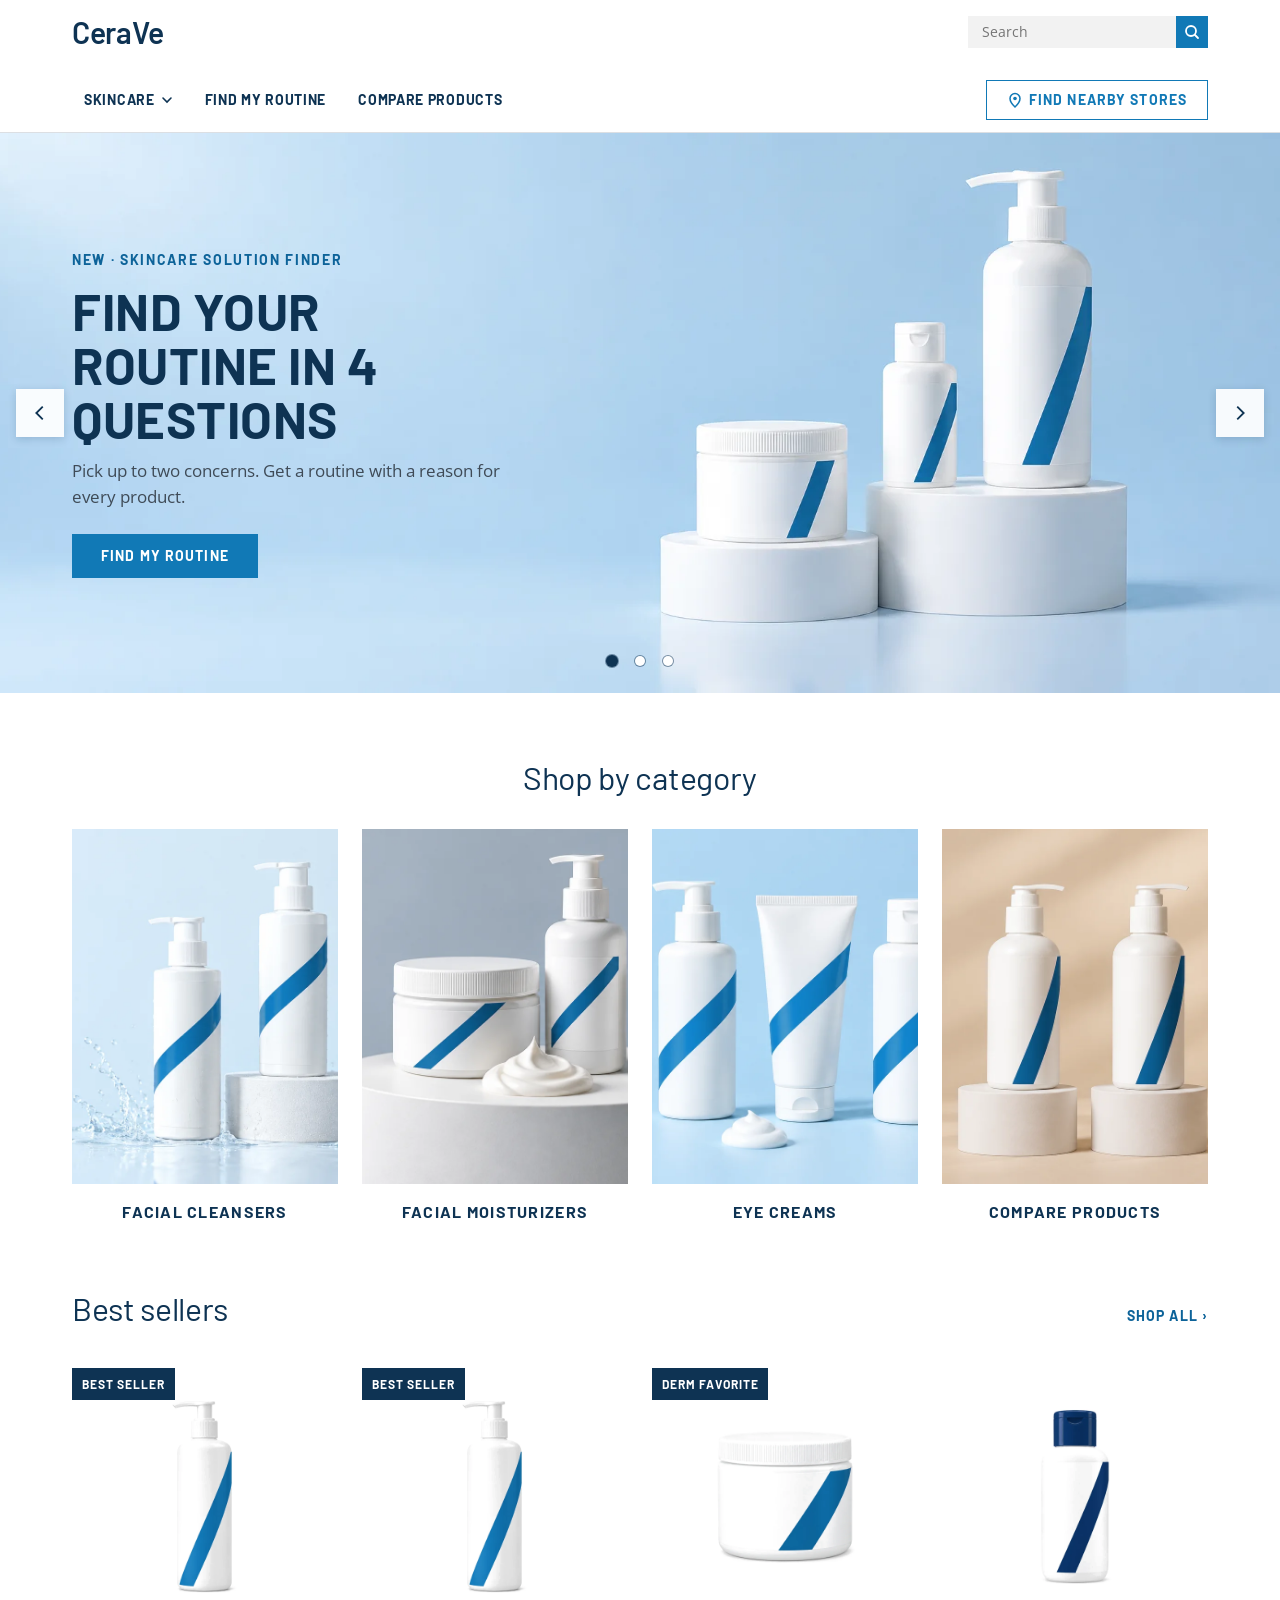
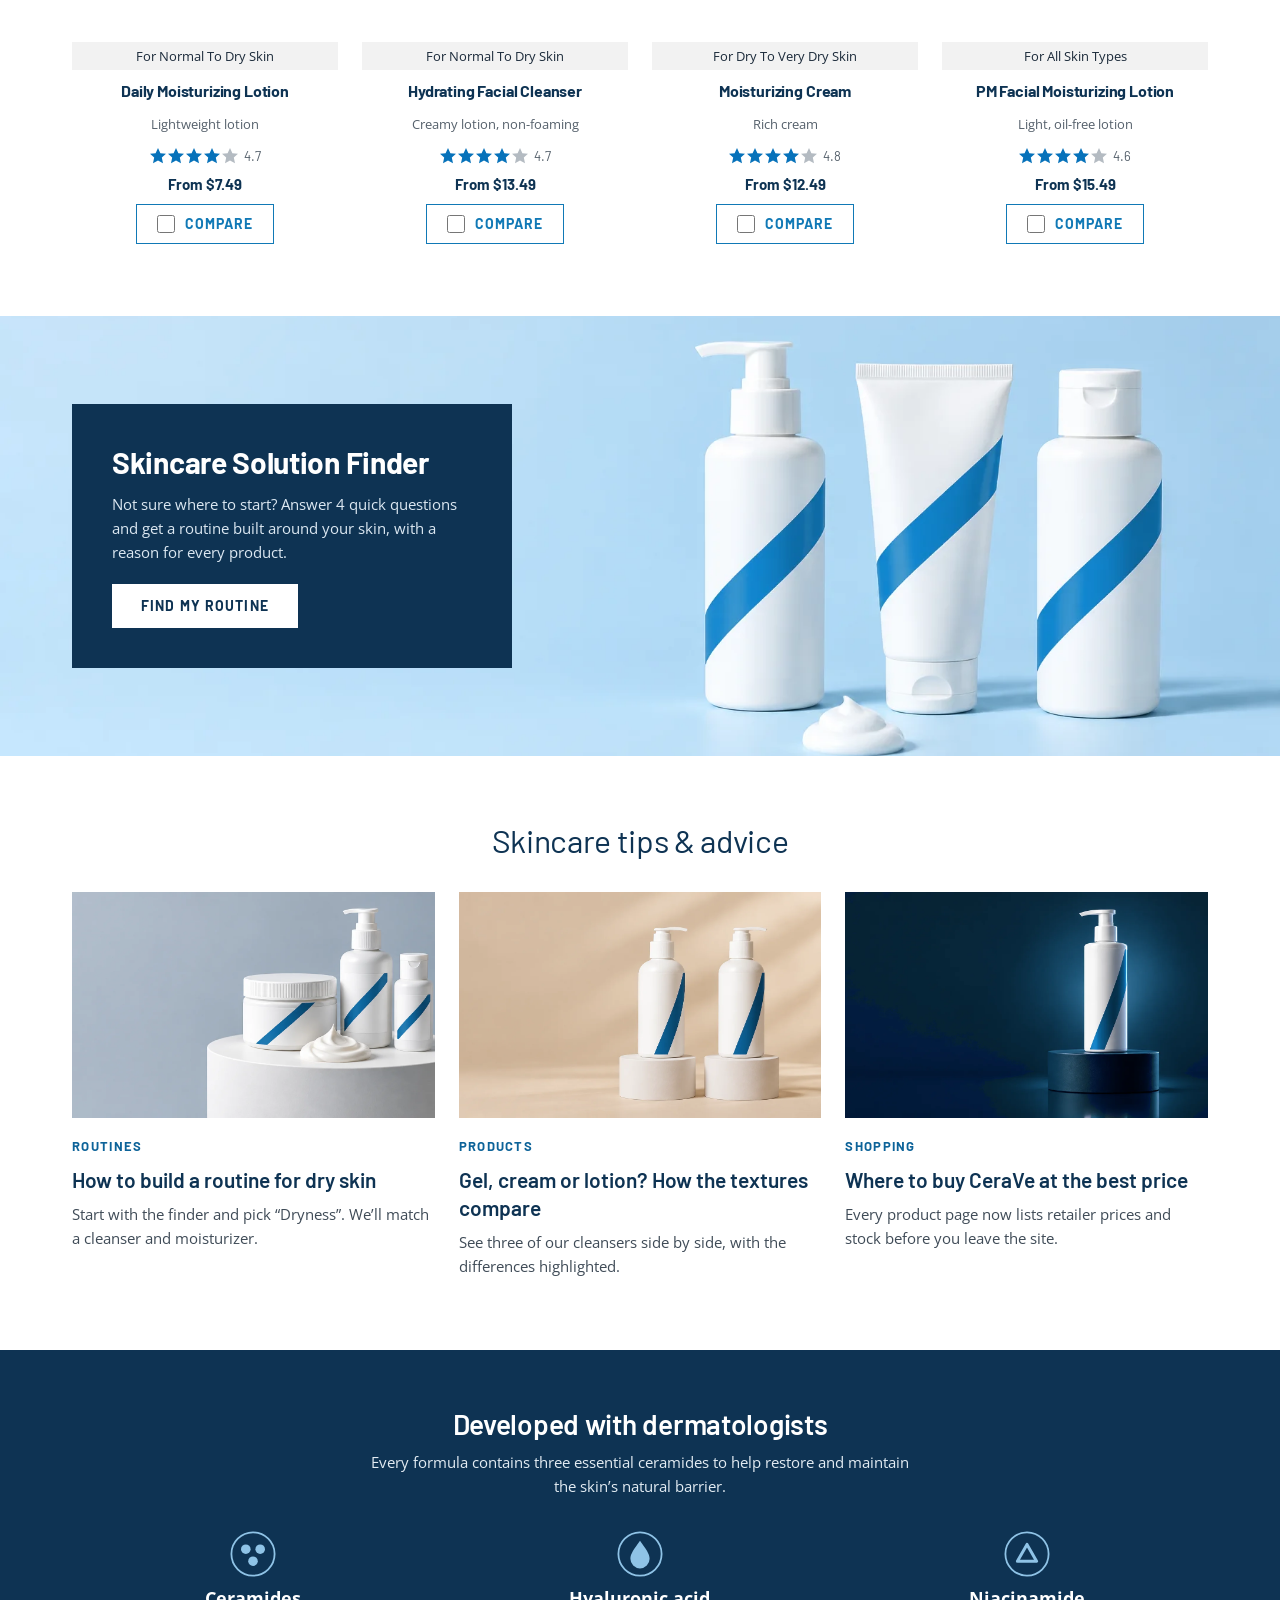
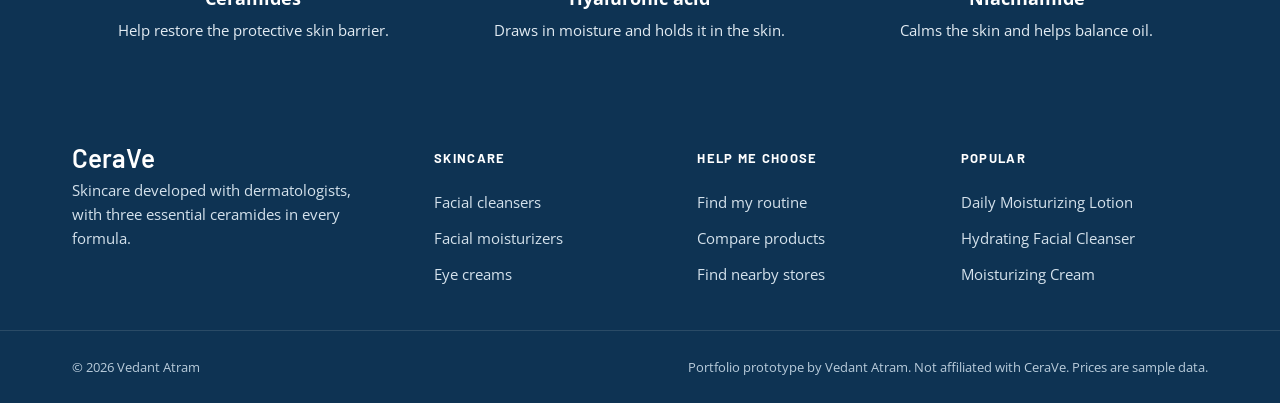
==== commit 4bd5d139: "Audit fixes across all four prototypes and case studies Logic: no repeated questions in the job appl" ====
--- a/prototypes/cerave/index.html
+++ b/prototypes/cerave/index.html
@@ -3,7 +3,7 @@
 <head>
 <meta charset="utf-8">
 <meta name="viewport" content="width=device-width, initial-scale=1">
-<title>CeraVe redesign concept</title>
+<title>CeraVe prototype · Vedant Atram</title>
 <meta name="description" content="Unofficial redesign concept of CeraVe.com by Vedant Atram, based on a usability study. Not affiliated with CeraVe.">
 <link rel="preconnect" href="https://fonts.googleapis.com">
 <link rel="preconnect" href="https://fonts.gstatic.com" crossorigin>
@@ -710,13 +710,24 @@
 }
 /* compare table on phones: narrower label column */
 @media (max-width: 640px) { .ct tbody th { width: 112px; min-width: 112px; padding-left: 12px; padding-right: 8px; font-size: 12px; } .ct td { min-width: 160px; } }
+/* Two products fit side by side on a phone; a third scrolls */
+@media (max-width: 640px) {
+  table.ct { min-width: 0; table-layout: fixed; }
+  table.ct:has(thead th:nth-child(4)) { min-width: 560px; }
+  .ct tbody th { width: 92px; min-width: 0; padding-left: 10px; padding-right: 6px; font-size: 11px; overflow-wrap: anywhere; }
+  .ct th, .ct td { padding: 12px 10px; font-size: 14px; }
+  .ct td { min-width: 0; }
+  .ct .ph .art { width: 72px; }
+  .ct td .btn { white-space: normal; padding-left: 10px; padding-right: 10px; }
+}
+@media (max-width: 360px) { .ct tbody th { width: 76px; padding-left: 8px; } .ct th, .ct td { padding: 10px 8px; font-size: 13px; overflow-wrap: anywhere; } .ct ul { padding-left: 14px; } }
 
 /* stores page */
 .stores-p { max-width: none; display: grid; gap: 16px; justify-items: start; padding-bottom: 48px; border-bottom: 1px solid var(--line); }
 .stores-p .lede { max-width: 640px; margin: 0; }
 .zip { display: flex; align-items: flex-end; gap: 12px; flex-wrap: wrap; }
 .zip label { display: grid; gap: 8px; font-weight: 600; font-size: 14px; }
-.zip input { height: 44px; width: 200px; border: 1px solid var(--field); padding: 0 12px; font: inherit; }
+.zip input { height: 44px; min-height: 44px; width: 200px; border: 1px solid var(--field); padding: 0 12px; font: inherit; }
 #zipr { width: 100%; display: grid; gap: 12px; }
 #zipr:empty { display: none; }
 .scards { list-style: none; margin: 0; padding: 0; display: grid; grid-template-columns: repeat(3, minmax(0, 1fr)); gap: 16px; }
@@ -788,11 +799,11 @@
 var DOM = { target: "target.com", walmart: "walmart.com", cvs: "cvs.com", amazon: "amazon.com", ulta: "ulta.com", walgreens: "walgreens.com" };
 /* Sample data for the prototype. Prices are illustrative. */
 var P = {
-  "hydrating-cleanser": { name: "Hydrating Facial Cleanser", cat: "cleansers", color: "#1179B6", shape: "pump", type: "Normal to dry", texture: "Creamy lotion, non-foaming", ings: ["Ceramides", "Hyaluronic acid"], does: "Cleans without stripping moisture and helps restore the skin barrier.", use: "Massage onto damp skin, then rinse. Morning and night.", sizes: { "8 oz": 13.99, "12 oz": 16.99, "16 oz": 18.99 }, concerns: ["dryness"], skin: ["normal", "dry", "sensitive"], step: "cleanse" },
+  "hydrating-cleanser": { name: "Hydrating Facial Cleanser", cat: "cleansers", color: "#1179B6", shape: "pump", type: "Normal to dry", texture: "Creamy lotion, non-foaming", ings: ["Ceramides", "Hyaluronic acid"], does: "Cleans without stripping moisture and helps restore the skin barrier.", use: "Massage onto damp skin, then rinse. Morning and night.", sizes: { "8 oz": 13.99, "12 oz": 16.99, "16 oz": 18.99 }, concerns: ["dryness", "sensitive"], skin: ["normal", "dry", "sensitive"], step: "cleanse" },
   "foaming-cleanser": { name: "Foaming Facial Cleanser", cat: "cleansers", color: "#1179B6", shape: "pump", type: "Normal to oily", texture: "Gel that foams", ings: ["Ceramides", "Niacinamide", "Hyaluronic acid"], does: "Removes excess oil and dirt without disrupting the skin barrier.", use: "Lather onto damp skin, then rinse. Morning and night.", sizes: { "8 oz": 13.99, "12 oz": 16.99, "16 oz": 18.99 }, concerns: ["oil", "breakouts"], skin: ["normal", "oily", "combination"], step: "cleanse" },
   "acne-cleanser": { name: "Acne Control Cleanser", cat: "cleansers", color: "#00A3AD", shape: "pump", type: "Oily, acne-prone", texture: "Gel cleanser", ings: ["2% salicylic acid", "Ceramides", "Niacinamide"], does: "Clears breakouts and helps prevent new ones.", use: "Use once a day to start, then up to twice a day.", sizes: { "8 oz": 14.99 }, concerns: ["breakouts"], skin: ["oily", "combination"], step: "cleanse" },
-  "daily-lotion": { name: "Daily Moisturizing Lotion", cat: "moisturizers", color: "#1179B6", shape: "pump", type: "Normal to dry", texture: "Lightweight lotion", ings: ["Ceramides", "Hyaluronic acid"], does: "Hydrates for 24 hours and helps restore the skin barrier.", use: "Apply to face and body as often as needed.", sizes: { "3 oz": 7.99, "12 oz": 15.99, "19 oz": 19.99 }, concerns: ["dryness"], skin: ["normal", "dry", "sensitive", "combination"], step: "moisturize" },
-  "moisturizing-cream": { name: "Moisturizing Cream", cat: "moisturizers", color: "#1179B6", shape: "jar", type: "Dry to very dry", texture: "Rich cream", ings: ["Ceramides", "Hyaluronic acid", "Petrolatum"], does: "Deep, long-lasting moisture for very dry skin.", use: "Apply liberally as often as needed.", sizes: { "8 oz": 12.99, "16 oz": 18.99 }, concerns: ["dryness"], skin: ["dry", "sensitive"], step: "moisturize" },
+  "daily-lotion": { name: "Daily Moisturizing Lotion", cat: "moisturizers", color: "#1179B6", shape: "pump", type: "Normal to dry", texture: "Lightweight lotion", ings: ["Ceramides", "Hyaluronic acid"], does: "Hydrates for 24 hours and helps restore the skin barrier.", use: "Apply to face and body as often as needed.", sizes: { "3 oz": 7.99, "12 oz": 15.99, "19 oz": 19.99 }, concerns: ["dryness", "sensitive"], skin: ["normal", "dry", "sensitive", "combination"], step: "moisturize" },
+  "moisturizing-cream": { name: "Moisturizing Cream", cat: "moisturizers", color: "#1179B6", shape: "jar", type: "Dry to very dry", texture: "Rich cream", ings: ["Ceramides", "Hyaluronic acid", "Petrolatum"], does: "Deep, long-lasting moisture for very dry skin.", use: "Apply liberally as often as needed.", sizes: { "8 oz": 12.99, "16 oz": 18.99 }, concerns: ["dryness", "sensitive"], skin: ["dry", "sensitive"], step: "moisturize" },
   "pm-lotion": { name: "PM Facial Moisturizing Lotion", cat: "moisturizers", color: "#1B4F8C", shape: "flip", type: "All skin types", texture: "Light, oil-free lotion", ings: ["Niacinamide", "Ceramides", "Hyaluronic acid"], does: "Overnight hydration that is light enough for oily skin.", use: "Apply at night after cleansing.", sizes: { "3 oz": 15.99 }, concerns: ["oil", "breakouts", "dryness"], skin: ["normal", "oily", "combination", "dry", "sensitive"], step: "moisturize" },
   "am-spf": { name: "AM Facial Moisturizing Lotion SPF 30", cat: "moisturizers", color: "#E07B39", shape: "flip", type: "All skin types", texture: "Light lotion with sunscreen", ings: ["Broad spectrum SPF 30", "Ceramides", "Niacinamide"], does: "Daytime moisture with sun protection.", use: "Apply in the morning, 15 minutes before sun.", sizes: { "3 oz": 16.99 }, concerns: ["sun"], skin: ["normal", "oily", "combination", "dry", "sensitive"], step: "protect" },
   "eye-repair": { name: "Eye Repair Cream", cat: "eye", color: "#1179B6", shape: "tube", type: "All skin types", texture: "Light cream", ings: ["Ceramides", "Hyaluronic acid", "Niacinamide"], does: "Targets the look of dark circles and puffiness under the eyes.", use: "Pat gently under the eyes, morning and night.", sizes: { "0.5 oz": 14.99 }, concerns: ["eyes"], skin: ["normal", "oily", "combination", "dry", "sensitive"], step: "treat" },
@@ -842,7 +853,7 @@
 function card(id) {
   var p = P[id], on = sel.indexOf(id) > -1;
   return '<li class="card" data-id="' + id + '" data-skin="' + p.skin.join(" ") + '" data-con="' + p.concerns.join(" ") + '" data-price="' + minPrice(id) + '" data-rate="' + (RATE[id] || "4.5") + '">' +
-    (BADGE[id] ? '<span class="badge">' + BADGE[id] + '</span>' : '') + art(id) + '<p class="chip">For ' + esc(p.type) + ' skin</p><h2><a href="#/p/' + id + '">' + esc(p.name) + '</a></h2><p class="meta">' + esc(p.texture) + '</p>' + stars(RATE[id] || "4.5") + '<p class="price">From ' + money(minPrice(id)) + '</p>' +
+    (BADGE[id] ? '<span class="badge">' + BADGE[id] + '</span>' : '') + art(id) + '<p class="chip">For ' + esc(skinT(p).toLowerCase()) + '</p><h2><a href="#/p/' + id + '">' + esc(p.name) + '</a></h2><p class="meta">' + esc(p.texture) + '</p>' + stars(RATE[id] || "4.5") + '<p class="price">From ' + money(minPrice(id)) + '</p>' +
     '<label class="cmp" data-finding="3" data-rec="10"><input type="checkbox" data-cmp="' + id + '"' + (on ? " checked" : "") + '> Compare</label></li>';
 }
 /* ---------- Photography (banners) ---------- */
@@ -852,7 +863,7 @@
 var SLIDES = [
   { k: "routine", kick: "New · Skincare Solution Finder", t: "Find your routine in 4 questions", d: "Pick up to two concerns. Get a routine with a reason for every product.", cta: ["Find my routine", "#/finder"] },
   { k: "prices", kick: "Shop with confidence", t: "See prices before you leave", d: "Compare retailer prices and stock for every size, right on the product page.", cta: ["See how it works", "#/p/daily-lotion"], light: 1 },
-  { k: "compare", kick: "Compare products", t: "Compare up to 3, side by side", d: "Tick Compare on any product. We highlight what's different.", cta: ["Compare cleansers", "#/c/cleansers"] }
+  { k: "compare", kick: "Compare products", t: "Compare up to 3, side by side", d: "Tick Compare on any product. We highlight what’s different.", cta: ["Compare cleansers", "#/c/cleansers"] }
 ];
 function vHome() {
   document.title = "CeraVe · Skincare developed with dermatologists";
@@ -867,10 +878,10 @@
   var bestS = '<section class="hsec wrap" aria-labelledby="h-best"><div class="shead"><h2 class="sechead" id="h-best">Best sellers</h2><a class="more" href="#/c/moisturizers">Shop all <span aria-hidden="true">›</span></a></div><ul class="grid g4" role="list">' + best.map(card).join("") + '</ul></section>';
   var finder = '<section class="fbanner" aria-labelledby="h-fb">' + scene("finder") + '<div class="wrap"><div class="fbcopy"><h2 id="h-fb">Skincare Solution Finder</h2><p>Not sure where to start? Answer 4 quick questions and get a routine built around your skin, with a reason for every product.</p><a class="btn btn-w" href="#/finder">Find my routine</a></div></div></section>';
   var tips = '<section class="hsec wrap" aria-labelledby="h-tips"><h2 class="sechead" id="h-tips">Skincare tips &amp; advice</h2><ul class="tips" role="list">' +
-    [["moisturizers", "Routines", "How to build a routine for dry skin", "Start with the finder and pick “Dryness”. We'll match a cleanser and moisturizer.", "#/finder?c=dryness"],
-     ["compare", "Products", "Gel, cream or lotion? How the textures compare", "See our three best-selling cleansers side by side, with the differences highlighted.", "#/compare?ids=hydrating-cleanser,foaming-cleanser,acne-cleanser"],
+    [["moisturizers", "Routines", "How to build a routine for dry skin", "Start with the finder and pick “Dryness”. We’ll match a cleanser and moisturizer.", "#/finder?c=dryness"],
+     ["compare", "Products", "Gel, cream or lotion? How the textures compare", "See three of our cleansers side by side, with the differences highlighted.", "#/compare?ids=hydrating-cleanser,foaming-cleanser,acne-cleanser"],
      ["prices", "Shopping", "Where to buy CeraVe at the best price", "Every product page now lists retailer prices and stock before you leave the site.", "#/p/hydrating-cleanser"]].map(function (t) { return '<li><a href="' + t[4] + '"><span class="timg">' + scene(t[0], 1, "82% 55%") + '</span><span class="tkick">' + t[1] + '</span><span class="ttl">' + t[2] + '</span><span class="tds">' + t[3] + '</span></a></li>'; }).join("") + '</ul></section>';
-  var band = '<section class="band" aria-labelledby="h-band"><div class="wrap"><h2 id="h-band">Developed with dermatologists</h2><p>Every formula contains three essential ceramides to help restore and maintain the skin\'s natural barrier.</p><ul role="list">' +
+  var band = '<section class="band" aria-labelledby="h-band"><div class="wrap"><h2 id="h-band">Developed with dermatologists</h2><p>Every formula contains three essential ceramides to help restore and maintain the skin’s natural barrier.</p><ul role="list">' +
     [["Ceramides", "Help restore the protective skin barrier."], ["Hyaluronic acid", "Draws in moisture and holds it in the skin."], ["Niacinamide", "Calms the skin and helps balance oil."]].map(function (x, i) { return '<li><span class="ic" aria-hidden="true"><svg viewBox="0 0 40 40"><circle cx="20" cy="20" r="18" fill="none" stroke="currentColor" stroke-width="1.5"/>' + ['<circle cx="14" cy="16" r="4" fill="currentColor"/><circle cx="26" cy="16" r="4" fill="currentColor"/><circle cx="20" cy="26" r="4" fill="currentColor"/>', '<path d="M20 9c5 7 8 11 8 15a8 8 0 0 1-16 0c0-4 3-8 8-15z" fill="currentColor"/>', '<path d="M12 26l8-14 8 14z" fill="none" stroke="currentColor" stroke-width="2.5" stroke-linejoin="round"/>'][i] + '</svg></span><b>' + x[0] + '</b><span>' + x[1] + '</span></li>'; }).join("") + '</ul></div></section>';
   return '<h1 class="vh">CeraVe skincare</h1>' + hero + cats + bestS + finder + tips + band;
 }
@@ -940,14 +951,14 @@
   '<fieldset data-finding="1" data-rec="2"><legend>Size</legend><div class="sizes">' + sizes.map(function (s) { return '<label class="size"><input type="radio" name="size" value="' + s + '"' + (s === def ? " checked" : "") + '><span>' + s + '<small>from ' + money(minAt(id, s)) + '</small></span></label>'; }).join("") + '</div></fieldset>' +
   '<div class="fromprice" data-finding="1" data-rec="1" aria-live="polite" id="fp"></div>' +
   '<div class="acts"><button class="btn btn-p" type="button" id="buybtn" data-finding="1" data-rec="1">Compare retailer prices</button><a class="btn btn-s" href="#/stores">Find nearby stores</a></div>' +
-  '<p class="note" data-finding="1"><svg viewBox="0 0 18 18" aria-hidden="true"><circle cx="9" cy="9" r="7.5" fill="none" stroke="currentColor" stroke-width="1.5"/><path d="M9 8v5M9 5.5v.5" stroke="currentColor" stroke-width="1.6" stroke-linecap="round"/></svg><span>CeraVe sells through retailers. You\'ll pick one here and check out on their website.</span></p>' +
+  '<p class="note" data-finding="1"><svg viewBox="0 0 18 18" aria-hidden="true"><circle cx="9" cy="9" r="7.5" fill="none" stroke="currentColor" stroke-width="1.5"/><path d="M9 8v5M9 5.5v.5" stroke="currentColor" stroke-width="1.6" stroke-linecap="round"/></svg><span>CeraVe sells through retailers. You’ll pick one here and check out on their website.</span></p>' +
   '</div></section></div>' +
   '<nav class="subnav" aria-label="On this page" data-finding="3" data-rec="12"><div class="wrap"><b>On this page</b><a href="#ings">Ingredients</a><a href="#how">How to use</a><a href="#similar">Compare with similar</a></div></nav>' +
   '<div class="wrap"><section class="psec" id="ings" aria-labelledby="h-ings"><h2 id="h-ings">Key ingredients</h2><div class="ings">' + p.ings.map(function (i) { return '<div class="ing"><b>' + esc(i) + '</b><p>' + esc(INGD[i] || "") + '</p></div>'; }).join("") + '</div></section>' +
-  '<section class="psec" id="how" aria-labelledby="h-how"><h2 id="h-how">How to use</h2><ol class="steps"><li>' + esc(p.use) + '</li><li>Follow with the next step in your routine.</li></ol></section>' +
+  '<section class="psec" id="how" aria-labelledby="h-how"><h2 id="h-how">How to use</h2><ol class="steps"><li>' + esc(p.use) + '</li><li>' + ({ cleanse: "Follow with a moisturizer.", treat: "Follow with your moisturizer.", protect: "Use it as the last step of your morning routine.", moisturize: /^(pm-lotion|night-cream)$/.test(id) ? "Use it as the last step of your night routine." : "In the morning, follow with sunscreen." })[p.step] + '</li></ol></section>' +
   '<section class="psec" id="similar" aria-labelledby="h-sim" data-finding="3" data-rec="10"><h2 id="h-sim">Compare with similar products</h2><p class="lede" style="margin-bottom:16px">See how this one differs from others in ' + CAT[p.cat].toLowerCase() + '.</p><a class="btn btn-s" href="#/compare?ids=' + [id].concat(Object.keys(P).filter(function (k) { return P[k].cat === p.cat && k !== id; }).slice(0, 1)).join(",") + '">Compare ' + esc(p.name) + '</a></section></div>';
 }
-var INGD = { "Ceramides": "Help restore and maintain the skin's protective barrier.", "Hyaluronic acid": "Draws in and holds moisture.", "Niacinamide": "Calms the skin and helps balance oil.", "2% salicylic acid": "Clears pores and treats breakouts.", "Petrolatum": "Seals in moisture for very dry skin.", "Broad spectrum SPF 30": "Protects against UVA and UVB rays.", "Salicylic acid": "Exfoliates to smooth rough, bumpy texture.", "Retinol": "Helps renew the skin surface and smooth fine lines." };
+var INGD = { "Ceramides": "Help restore and maintain the skin’s protective barrier.", "Hyaluronic acid": "Draws in and holds moisture.", "Niacinamide": "Calms the skin and helps balance oil.", "2% salicylic acid": "Clears pores and treats breakouts.", "Petrolatum": "Seals in moisture for very dry skin.", "Broad spectrum SPF 30": "Protects against UVA and UVB rays.", "Salicylic acid": "Exfoliates to smooth rough, bumpy texture.", "Retinol": "Helps renew the skin surface and smooth fine lines." };
 function minAt(id, s) { var m = Infinity; Object.keys(R).forEach(function (r) { if (stock(id, s, r)) m = Math.min(m, priceAt(id, s, r)); }); return m === Infinity ? P[id].sizes[s] : m; }
 function fromPrice(id) {
   var s = ($('input[name="size"]:checked') || {}).value, n = Object.keys(R).filter(function (r) { return stock(id, s, r); }).length;
@@ -981,12 +992,12 @@
 function vFinderIntro(pre) {
   document.title = "Find my routine · CeraVe";
   if (pre) { A = { concerns: [pre] }; }
-  return '<div class="wrap"><div class="finder"><div><h1 class="pt" data-finding="2" data-rec="6">Find my routine</h1><p class="lede">Tell us about your skin and we\'ll suggest products for it.</p></div>' +
+  return '<div class="wrap"><div class="finder"><div><h1 class="pt" data-finding="2" data-rec="6">Find my routine</h1><p class="lede">Tell us about your skin and we’ll suggest products for it.</p></div>' +
   '<ul class="intro-points" data-finding="2" data-rec="6">' +
   '<li><svg viewBox="0 0 24 24" aria-hidden="true"><circle cx="12" cy="12" r="9" fill="none" stroke="currentColor" stroke-width="1.6"/><path d="M12 7v5l3 2" fill="none" stroke="currentColor" stroke-width="1.6" stroke-linecap="round"/></svg><span><b>4 questions, about 1 minute.</b> No account or email needed.</span></li>' +
   '<li><svg viewBox="0 0 24 24" aria-hidden="true"><path d="M5 12l4 4 10-10" fill="none" stroke="currentColor" stroke-width="1.6" stroke-linecap="round" stroke-linejoin="round"/></svg><span><b>Every pick comes with a reason,</b> tied to your answers.</span></li>' +
   '<li><svg viewBox="0 0 24 24" aria-hidden="true"><path d="M7 7h11l-3-3M17 17H6l3 3" fill="none" stroke="currentColor" stroke-width="1.6" stroke-linecap="round" stroke-linejoin="round"/></svg><span><b>Swap or compare any product</b> in your results.</span></li></ul>' +
-  (pre ? '<p class="note"><svg viewBox="0 0 18 18" aria-hidden="true"><path d="M4 9l3 3 7-7" fill="none" stroke="currentColor" stroke-width="1.6" stroke-linecap="round"/></svg><span>We\'ve already selected <b>' + esc(Q[0].o.filter(function (o) { return o[0] === pre; })[0][1]) + '</b> from the menu. You can change it.</span></p>' : '') +
+  (pre ? '<p class="note"><svg viewBox="0 0 18 18" aria-hidden="true"><path d="M4 9l3 3 7-7" fill="none" stroke="currentColor" stroke-width="1.6" stroke-linecap="round"/></svg><span>We’ve already selected <b>' + esc(Q[0].o.filter(function (o) { return o[0] === pre; })[0][1]) + '</b> from the menu. You can change it.</span></p>' : '') +
   '<div><a class="btn btn-p" href="#/finder/1">Start</a></div></div></div>';
 }
 function vFinderQ(n) {
@@ -1014,16 +1025,21 @@
   var c = a.concerns || [], skin = a.skin;
   var cands = Object.keys(P).filter(function (k) { return P[k].step === step && P[k].skin.indexOf(skin) > -1; });
   cands.sort(function (x, y) { return score(y) - score(x); });
-  function score(k) { return P[k].concerns.filter(function (z) { return c.indexOf(z) > -1; }).length * 2 + (P[k].skin[0] === skin ? 1 : 0); }
+  function score(k) {
+    var hit = P[k].concerns.filter(function (z) { return c.indexOf(z) > -1; }).length;
+    /* Strong actives (salicylic acid, retinol) only when a chosen concern calls for them, and never for sensitive skin */
+    var active = /salicylic|retinol/i.test(P[k].ings.join(" ")), harsh = active && (!hit || c.indexOf("sensitive") > -1 || skin === "sensitive") ? 3 : 0;
+    return hit * 2 + (P[k].skin[0] === skin ? 1 : 0) - harsh;
+  }
   return { main: cands[0], alts: cands.slice(1) };
 }
 function reasons(id, a) {
   var p = P[id], out = [], lab = {}; Q[0].o.forEach(function (o) { lab[o[0]] = o[1].toLowerCase(); });
   var hit = p.concerns.filter(function (z) { return (a.concerns || []).indexOf(z) > -1; });
   if (hit.length) out.push("Targets " + hit.map(function (h) { return lab[h]; }).join(" and ") + ", which you chose.");
-  if (p.step === "protect") out.push("You said you don't use a daily sunscreen yet.");
-  out.push("Suits " + a.skin + " skin: " + p.type.toLowerCase() + ", " + p.texture.toLowerCase() + ".");
-  out.push("Key ingredients: " + p.ings.slice(0, 2).join(" and ") + ".");
+  if (p.step === "protect") out.push("You said you don’t use a daily sunscreen yet.");
+  out.push("Suits " + a.skin + " skin. Texture: " + p.texture.toLowerCase() + ".");
+  out.push("Key ingredients: " + p.ings.slice(0, 2).map(function (i) { return i.charAt(0).toLowerCase() + i.slice(1); }).join(" and ") + ".");
   return out;
 }
 var RES = {};
@@ -1036,8 +1052,8 @@
   else { if (eyes) steps.push(["treat", "For dark circles and puffiness"]); var other = A.concerns.filter(function (c) { return c !== "eyes"; }); if (other.length || !eyes) steps.push([other.indexOf("breakouts") > -1 || other.indexOf("oil") > -1 ? "cleanse" : "moisturize", "For " + (other.length ? Q[0].o.filter(function (o) { return o[0] === other[0]; })[0][1].toLowerCase() : "your skin")]); if (A.spf === "no") steps.push(["protect", "Daily sunscreen"]); }
   var lab = {}; Q.forEach(function (q) { q.o.forEach(function (o) { lab[o[0]] = o[1]; }); });
   return '<div class="wrap"><div class="res">' + crumbs([["Home", "#/"], ["Find my routine", "#/finder"], ["Your routine"]]) +
-  '<div><h1 class="pt">Your ' + (A.scope === "routine" ? "routine" : "picks") + '</h1><p class="lede">Based on your answers. Each product says why it\'s here, and you can swap any of them.</p></div>' +
-  '<div class="answers"><span>Your answers:</span>' + [].concat(A.concerns.map(function (c) { return lab[c]; }), [lab[A.skin] + " skin", lab[A.scope], A.spf === "yes" ? "Already use sunscreen" : "No sunscreen yet"]).map(function (t) { return '<span class="tag">' + esc(t) + '</span>'; }).join("") + '<a href="#/finder/1">Change answers</a></div>' +
+  '<div><h1 class="pt">Your ' + (A.scope === "routine" ? "routine" : "picks") + '</h1><p class="lede">Based on your answers. Each product says why it’s here, and you can swap any of them.</p></div>' +
+  '<div class="answers"><span>Your answers:</span>' + [].concat(A.concerns.map(function (c) { return Q[0].o.filter(function (o) { return o[0] === c; })[0][1]; }), [lab[A.skin] + " skin", lab[A.scope], A.spf === "yes" ? "Already use sunscreen" : "No sunscreen yet"]).map(function (t) { return '<span class="tag">' + esc(t) + '</span>'; }).join("") + '<a href="#/finder/1">Change answers</a></div>' +
   '<ol class="routine">' + steps.map(function (s, i) {
     var pk = pick(s[0], A); RES[s[0]] = RES[s[0]] && (pk.main === RES[s[0]] || pk.alts.indexOf(RES[s[0]]) > -1) ? RES[s[0]] : pk.main;
     var id = RES[s[0]], all = [pk.main].concat(pk.alts);
@@ -1063,7 +1079,7 @@
   return head + '<div class="cmpbar"><div class="l">' + adder() + '</div><label class="switch"><input type="checkbox" id="onlydiff" role="switch"> Show only differences</label></div>' +
   '<div class="tblwrap" data-finding="3" data-rec="11"><table class="ct"><caption class="vh">Comparison of ' + ids.map(function (k) { return P[k].name; }).join(", ") + '</caption><thead><tr><td></td>' + ids.map(function (k) { return '<th scope="col"><div class="ph">' + art(k) + '<a href="#/p/' + k + '">' + esc(P[k].name) + '</a><button class="rm" type="button" data-rm="' + k + '">Remove<span class="vh"> ' + esc(P[k].name) + '</span></button></div></th>'; }).join("") + '</tr></thead><tbody>' +
   rows.map(function (r) { var vals = ids.map(function (k) { return r[1](P[k], k); }); var diff = vals.some(function (v) { return v !== vals[0]; }); return '<tr data-diff="' + (diff ? 1 : 0) + '"><th scope="row">' + r[0] + '</th>' + vals.map(function (v) { return '<td' + (diff ? ' class="diff"' : '') + '>' + v + '</td>'; }).join("") + '</tr>'; }).join("") +
-  '<tr data-diff="1"><th scope="row">Buy</th>' + ids.map(function (k) { return '<td><a class="btn btn-s btn-sm" href="#/p/' + k + '">See retailer prices</a></td>'; }).join("") + '</tr></tbody></table></div></div>';
+  '<tr data-diff="1"><th scope="row">Buy</th>' + ids.map(function (k) { return '<td><a class="btn btn-s btn-sm" href="#/p/' + k + '">See prices</a></td>'; }).join("") + '</tr></tbody></table></div></div>';
 }
 
 var STORES = [["CVS Pharmacy", "0.4 mi", "2633 N Clark St", "Open until 10 pm", 9], ["Walgreens", "0.8 mi", "2410 N Lincoln Ave", "Open 24 hours", 8], ["Target", "1.2 mi", "2656 N Elston Ave", "Open until 10 pm", 10]];
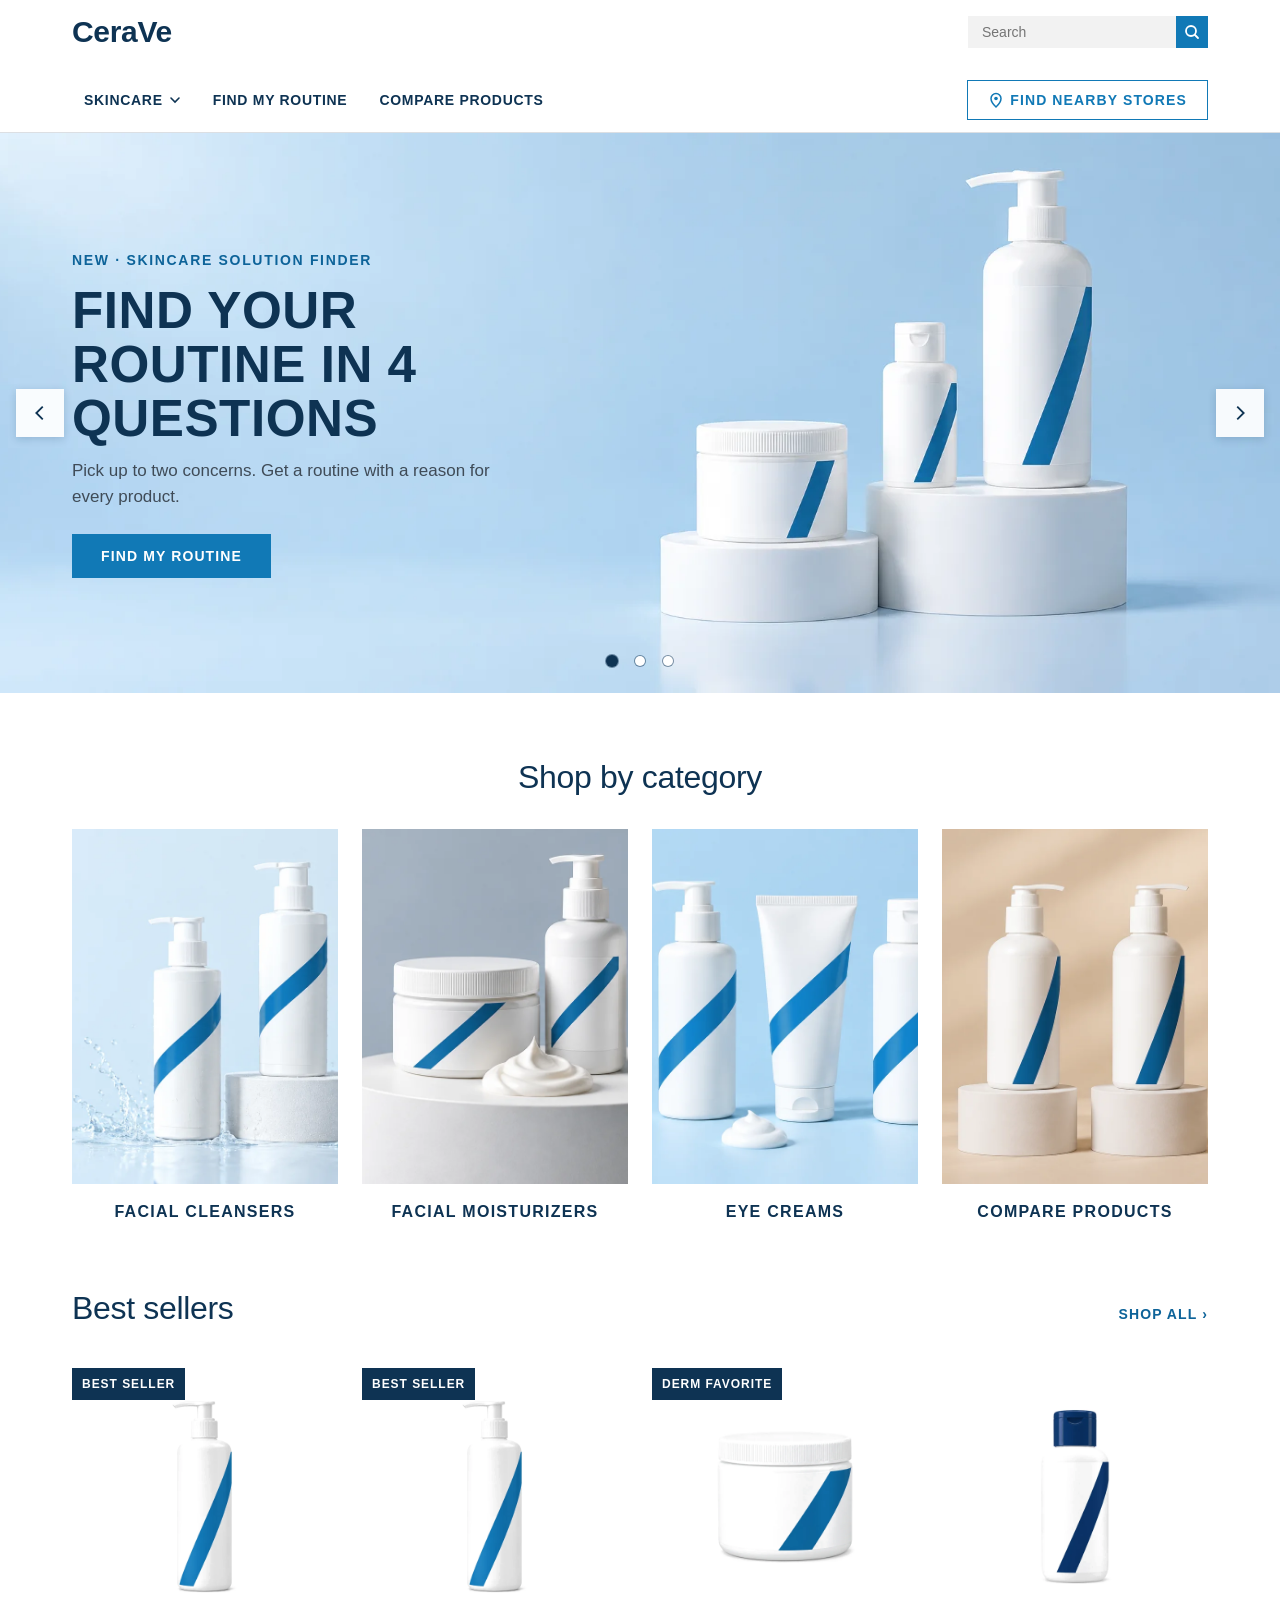
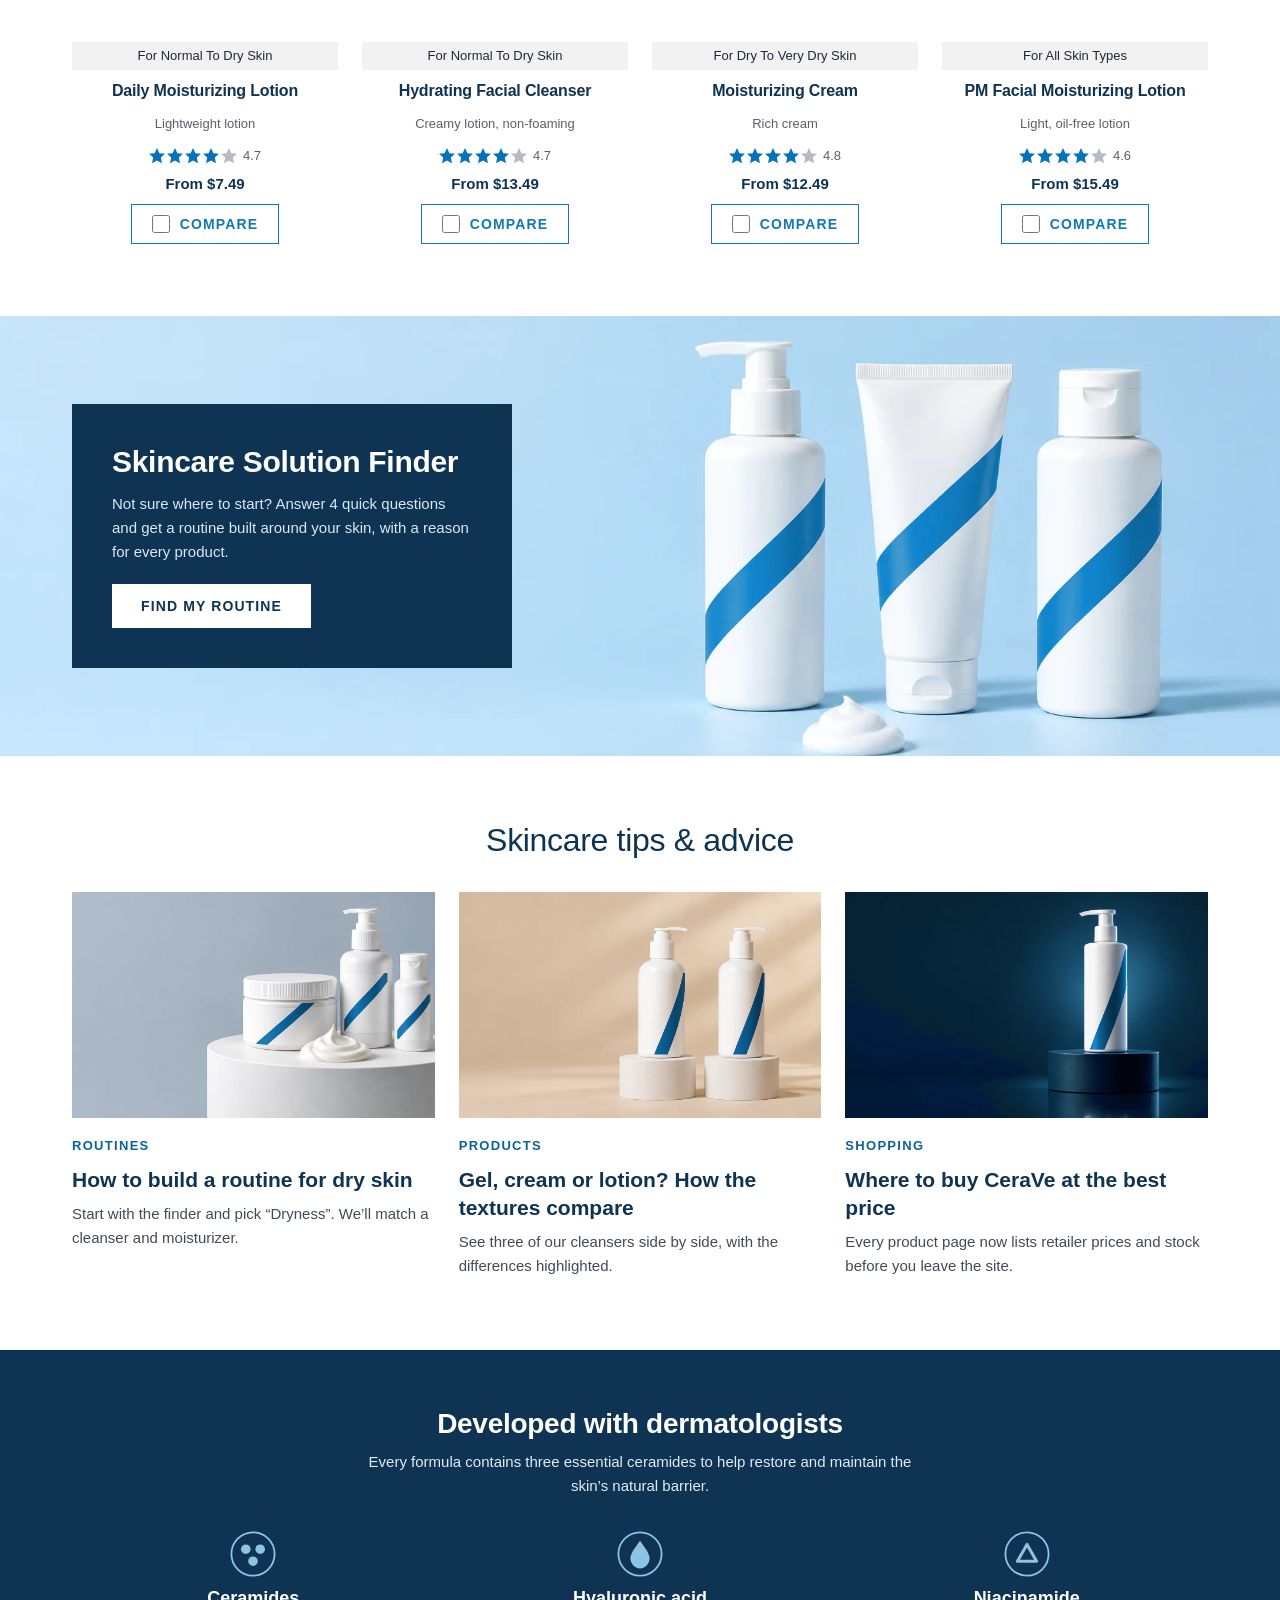
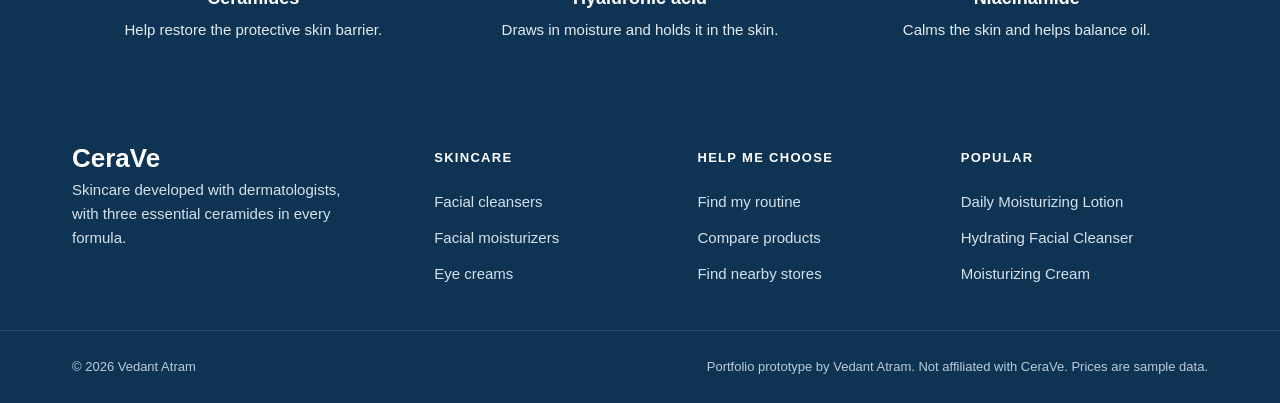
==== commit 15617054: "Security hardening: CSP and referrer policy on every page, safer URL handling, resume metadata, secu" ====
--- a/prototypes/cerave/index.html
+++ b/prototypes/cerave/index.html
@@ -2,6 +2,8 @@
 <html lang="en">
 <head>
 <meta charset="utf-8">
+<meta http-equiv="Content-Security-Policy" content="default-src 'self'; script-src 'self' 'unsafe-inline'; style-src 'self' 'unsafe-inline' https://fonts.googleapis.com; font-src 'self' https://fonts.gstatic.com; img-src 'self' data:; media-src 'self'; connect-src 'self'; object-src 'none'; frame-src 'none'; base-uri 'self'; form-action 'self'; upgrade-insecure-requests">
+<meta name="referrer" content="strict-origin-when-cross-origin">
 <meta name="viewport" content="width=device-width, initial-scale=1">
 <title>CeraVe prototype · Vedant Atram</title>
 <meta name="description" content="Unofficial redesign concept of CeraVe.com by Vedant Atram, based on a usability study. Not affiliated with CeraVe.">
@@ -831,6 +833,8 @@
 /* ---------- Compare selection (persists across views) ---------- */
 var sel = [];
 try { sel = JSON.parse(sessionStorage.getItem("cv-cmp") || "[]"); } catch (e) {}
+if (!Array.isArray(sel)) sel = [];
+sel = sel.filter(function (k) { return typeof k === "string" && Object.prototype.hasOwnProperty.call(P, k); }).slice(0, 3);
 function saveSel() { try { sessionStorage.setItem("cv-cmp", JSON.stringify(sel)); } catch (e) {} tray(); }
 function tray() {
   var t = $("#tray"), go = $("#traygo"), n = sel.length, onCompare = location.hash.indexOf("#/compare") === 0;
@@ -991,6 +995,7 @@
 var A = {};
 function vFinderIntro(pre) {
   document.title = "Find my routine · CeraVe";
+  if (pre && !Q[0].o.some(function (o) { return o[0] === pre; })) pre = null;
   if (pre) { A = { concerns: [pre] }; }
   return '<div class="wrap"><div class="finder"><div><h1 class="pt" data-finding="2" data-rec="6">Find my routine</h1><p class="lede">Tell us about your skin and we’ll suggest products for it.</p></div>' +
   '<ul class="intro-points" data-finding="2" data-rec="6">' +
